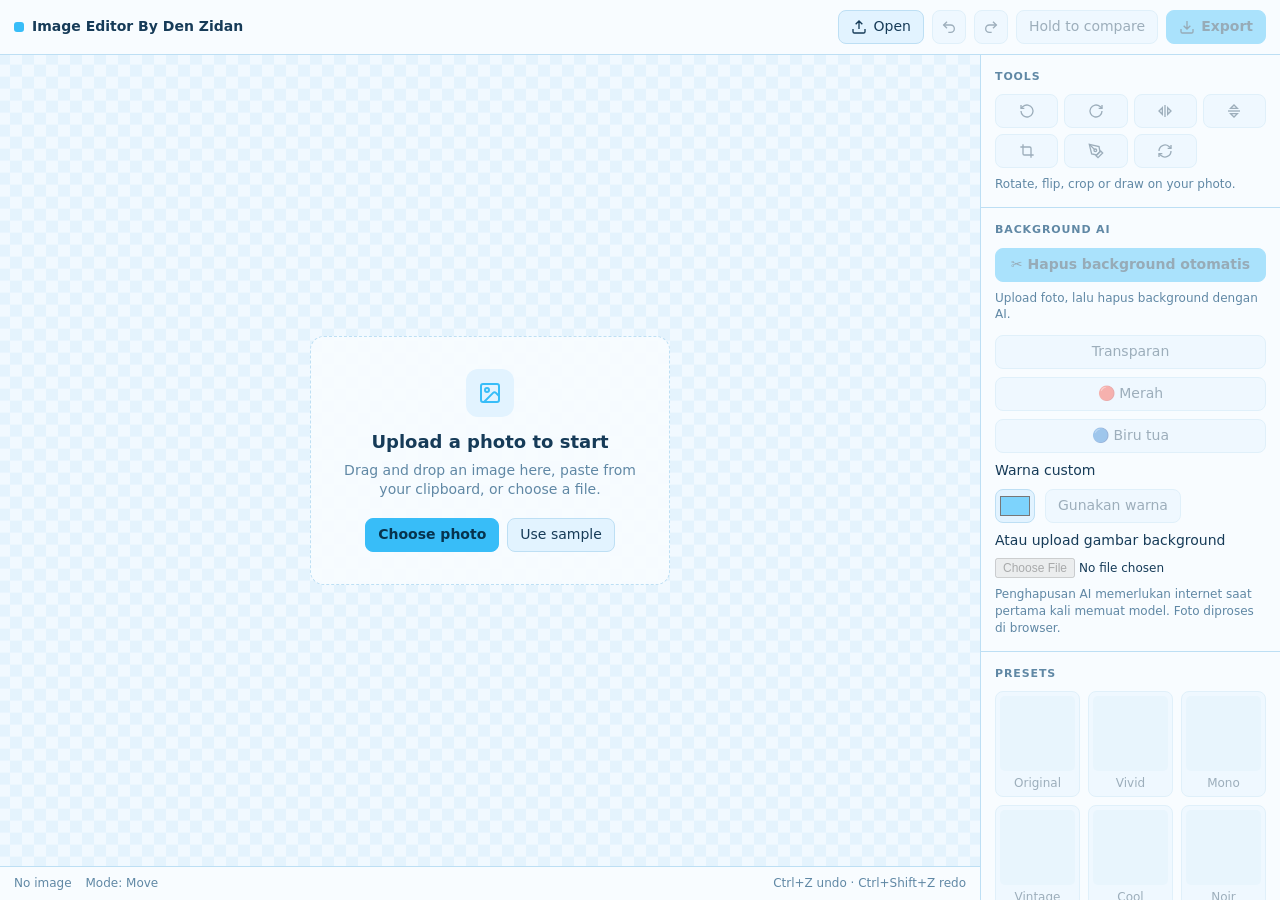
==== index.html @ 65797fcd "Update index.html" ====
<!doctype html>
<html lang="en">
<head>
<meta charset="utf-8" />
<meta name="viewport" content="width=device-width, initial-scale=1" />
<title>Image Editor By Den Zidans</title>
<link rel="icon" type="image/png" href="images/icon.png">
<style>
  :root {
    --bg: #eaf7ff;
    --panel: #f8fcff;
    --panel-2: #e2f3ff;
    --border: #bddff4;
    --text: #163b58;
    --muted: #6088a5;
    --accent: #38bdf8;
    --accent-ink: #07334d;
  }
  * { box-sizing: border-box; }
  html, body { margin: 0; height: 100%; }
  body {
    font-family: "Geist", system-ui, sans-serif;
    background: var(--bg);
    color: var(--text);
    font-size: 14px;
    line-height: 1.4;
  }
  button, input, select { font: inherit; color: inherit; }
  .app {
    display: grid;
    grid-template-rows: auto 1fr;
    min-height: 100vh;
  }
  header {
    display: flex;
    align-items: center;
    gap: 8px;
    padding: 10px 14px;
    border-bottom: 1px solid var(--border);
    background: var(--panel);
    flex-wrap: wrap;
  }
  .brand { font-weight: 600; margin-right: auto; display: flex; align-items: center; gap: 8px; }
  .brand-dot { width: 10px; height: 10px; border-radius: 3px; background: var(--accent); }
  .btn {
    display: inline-flex; align-items: center; justify-content: center; gap: 6px;
    height: 34px; padding: 0 12px;
    border-radius: 8px;
    border: 1px solid var(--border);
    background: var(--panel-2);
    cursor: pointer;
    white-space: nowrap;
    transition: background .15s, border-color .15s;
  }
  .btn:hover:not(:disabled) { background: #d2ecfc; }
  .btn:focus-visible, input:focus-visible { outline: 2px solid var(--accent); outline-offset: 2px; }
  .btn:disabled { opacity: .4; cursor: not-allowed; }
  .btn.primary { background: var(--accent); color: var(--accent-ink); border-color: var(--accent); font-weight: 600; }
  .btn.primary:hover:not(:disabled) { background: #7dd3fc; }
  .btn.icon { width: 34px; padding: 0; }
  .btn[aria-pressed="true"] { border-color: var(--accent); color: var(--accent); }
  .btn svg { width: 16px; height: 16px; }

  main {
    display: grid;
    grid-template-columns: 1fr;
    min-height: 0;
  }
  @media (min-width: 760px) {
    main { grid-template-columns: 1fr 300px; }
  }

  .stage-wrap { display: flex; flex-direction: column; min-height: 0; }
  .stage {
    position: relative;
    flex: 1;
    min-height: 360px;
    display: flex; align-items: center; justify-content: center;
    padding: 20px;
    background:
      repeating-conic-gradient(#e4f3fd 0% 25%, #f1f9ff 0% 50%) 50% / 24px 24px;
    overflow: hidden;
  }
  .stage.dragging::after {
    content: "Drop to open";
    position: absolute; inset: 12px;
    border: 2px dashed var(--accent);
    border-radius: 12px;
    display: flex; align-items: center; justify-content: center;
    background: rgba(226, 243, 255, .88);
    font-weight: 600; font-size: 16px;
  }
  #canvas {
    display: none;
    max-width: 100%;
    max-height: calc(100vh - 180px);
    box-shadow: 0 10px 40px rgba(35, 112, 165, .18);
    touch-action: none;
  }
  .has-image #canvas { display: block; }
  .has-image .empty { display: none; }
  .mode-draw #canvas, .mode-crop #canvas { cursor: crosshair; }

  .empty {
    text-align: center;
    max-width: 360px;
    padding: 32px 24px;
    border: 1px dashed var(--border);
    border-radius: 14px;
    background: rgba(248, 252, 255, .92);
  }
  .empty h2 { margin: 12px 0 6px; font-size: 18px; }
  .empty p { margin: 0 0 18px; color: var(--muted); }
  .empty .row { display: flex; gap: 8px; justify-content: center; flex-wrap: wrap; }
  .empty-icon {
    width: 48px; height: 48px; margin: 0 auto;
    border-radius: 12px; background: var(--panel-2);
    display: flex; align-items: center; justify-content: center; color: var(--accent);
  }

  .statusbar {
    display: flex; gap: 14px; align-items: center; flex-wrap: wrap;
    padding: 8px 14px;
    border-top: 1px solid var(--border);
    background: var(--panel);
    color: var(--muted);
    font-size: 12px;
  }
  .statusbar .spacer { flex: 1; }

  aside {
    border-left: 1px solid var(--border);
    background: var(--panel);
    overflow-y: auto;
    max-height: calc(100vh - 55px);
  }
  @media (max-width: 759px) {
    aside { border-left: 0; border-top: 1px solid var(--border); max-height: none; }
  }
  section { padding: 14px; border-bottom: 1px solid var(--border); }
  section h3 {
    margin: 0 0 10px;
    font-size: 11px; letter-spacing: .08em; text-transform: uppercase;
    color: var(--muted); font-weight: 600;
  }
  .tools { display: grid; grid-template-columns: repeat(4, 1fr); gap: 6px; }
  .tools .btn { width: 100%; padding: 0; }

  .slider { margin-bottom: 12px; }
  .slider:last-child { margin-bottom: 0; }
  .slider-head { display: flex; justify-content: space-between; margin-bottom: 4px; }
  .slider-head output { color: var(--muted); font-variant-numeric: tabular-nums; font-size: 12px; }
  input[type="range"] { width: 100%; accent-color: var(--accent); margin: 0; }

  .presets { display: grid; grid-template-columns: repeat(3, 1fr); gap: 8px; }
  .preset {
    border: 1px solid var(--border); border-radius: 8px; padding: 4px;
    background: var(--panel-2); cursor: pointer; text-align: center; font-size: 12px;
  }
  .preset:hover:not(:disabled) { border-color: #7cc8ef; }
  .preset:disabled { opacity: .4; cursor: not-allowed; }
  .preset canvas, .preset .ph {
    display: block; width: 100%; aspect-ratio: 1; border-radius: 5px; margin-bottom: 4px;
    background: #d2ecfc; object-fit: cover;
  }

  .brush-row { display: flex; gap: 10px; align-items: center; }
  input[type="color"] {
    width: 40px; height: 34px; padding: 2px; border-radius: 8px;
    border: 1px solid var(--border); background: var(--panel-2); cursor: pointer;
  }
  .hint { color: var(--muted); font-size: 12px; margin: 8px 0 0; }
  .crop-actions { display: none; gap: 6px; margin-top: 10px; }
  .mode-crop .crop-actions { display: flex; }
  .crop-actions .btn { flex: 1; }
  .panel-draw { display: none; }
  .mode-draw .panel-draw { display: block; }

  .bg-options { display:grid; gap:8px; margin-top:12px; }
  .bg-choice { width:100%; }
  .bg-choice[aria-pressed="true"] { border-color:var(--accent); box-shadow:0 0 0 1px var(--accent); }
  .sr-only { position: absolute; width: 1px; height: 1px; padding: 0; margin: -1px; overflow: hidden; clip: rect(0,0,0,0); border: 0; }
</style>
</head>
<body>
<div class="app" id="app">
  <header>
    <div class="brand"><span class="brand-dot" aria-hidden="true"></span>Image Editor By Den Zidan</div>
    <button class="btn" id="openBtn" type="button">
      <svg viewBox="0 0 24 24" fill="none" stroke="currentColor" stroke-width="2" aria-hidden="true"><path d="M21 15v4a2 2 0 0 1-2 2H5a2 2 0 0 1-2-2v-4M17 8l-5-5-5 5M12 3v12"/></svg>
      Open
    </button>
    <button class="btn icon" id="undoBtn" type="button" aria-label="Undo" title="Undo (Ctrl+Z)" disabled>
      <svg viewBox="0 0 24 24" fill="none" stroke="currentColor" stroke-width="2" aria-hidden="true"><path d="M9 14 4 9l5-5"/><path d="M4 9h10.5a5.5 5.5 0 0 1 0 11H11"/></svg>
    </button>
    <button class="btn icon" id="redoBtn" type="button" aria-label="Redo" title="Redo (Ctrl+Shift+Z)" disabled>
      <svg viewBox="0 0 24 24" fill="none" stroke="currentColor" stroke-width="2" aria-hidden="true"><path d="m15 14 5-5-5-5"/><path d="M20 9H9.5a5.5 5.5 0 0 0 0 11H13"/></svg>
    </button>
    <button class="btn" id="compareBtn" type="button" title="Hold to see the image without adjustments" disabled>Hold to compare</button>
    <button class="btn primary" id="downloadBtn" type="button" disabled>
      <svg viewBox="0 0 24 24" fill="none" stroke="currentColor" stroke-width="2" aria-hidden="true"><path d="M21 15v4a2 2 0 0 1-2 2H5a2 2 0 0 1-2-2v-4M7 10l5 5 5-5M12 15V3"/></svg>
      Export
    </button>
    <input type="file" id="fileInput" accept="image/*" class="sr-only" tabindex="-1" aria-hidden="true" />
  </header>

  <main>
    <div class="stage-wrap">
      <div class="stage" id="stage">
        <div class="empty">
          <div class="empty-icon" aria-hidden="true">
            <svg width="24" height="24" viewBox="0 0 24 24" fill="none" stroke="currentColor" stroke-width="2"><rect x="3" y="3" width="18" height="18" rx="2"/><circle cx="9" cy="9" r="2"/><path d="m21 15-3.1-3.1a2 2 0 0 0-2.8 0L6 21"/></svg>
          </div>
          <h2>Upload a photo to start</h2>
          <p>Drag and drop an image here, paste from your clipboard, or choose a file.</p>
          <div class="row">
            <button class="btn primary" id="emptyOpenBtn" type="button">Choose photo</button>
            <button class="btn" id="sampleBtn" type="button">Use sample</button>
          </div>
        </div>
        <canvas id="canvas" aria-label="Image being edited"></canvas>
      </div>
      <div class="statusbar" aria-live="polite">
        <span id="dims">No image</span>
        <span id="modeLabel">Mode: Move</span>
        <span class="spacer"></span>
        <span>Ctrl+Z undo · Ctrl+Shift+Z redo</span>
      </div>
    </div>

    <aside aria-label="Editing controls">
      <section>
        <h3>Tools</h3>
        <div class="tools">
          <button class="btn icon" data-action="rotL" type="button" aria-label="Rotate left" title="Rotate left" disabled>
            <svg viewBox="0 0 24 24" fill="none" stroke="currentColor" stroke-width="2" aria-hidden="true"><path d="M3 12a9 9 0 1 0 3-6.7L3 8"/><path d="M3 3v5h5"/></svg>
          </button>
          <button class="btn icon" data-action="rotR" type="button" aria-label="Rotate right" title="Rotate right" disabled>
            <svg viewBox="0 0 24 24" fill="none" stroke="currentColor" stroke-width="2" aria-hidden="true"><path d="M21 12a9 9 0 1 1-3-6.7L21 8"/><path d="M21 3v5h-5"/></svg>
          </button>
          <button class="btn icon" data-action="flipH" type="button" aria-label="Flip horizontal" title="Flip horizontal" disabled>
            <svg viewBox="0 0 24 24" fill="none" stroke="currentColor" stroke-width="2" aria-hidden="true"><path d="M12 3v18"/><path d="M8 7 3 12l5 5V7z"/><path d="m16 7 5 5-5 5V7z"/></svg>
          </button>
          <button class="btn icon" data-action="flipV" type="button" aria-label="Flip vertical" title="Flip vertical" disabled>
            <svg viewBox="0 0 24 24" fill="none" stroke="currentColor" stroke-width="2" aria-hidden="true"><path d="M3 12h18"/><path d="M7 8l5-5 5 5H7z"/><path d="m7 16 5 5 5-5H7z"/></svg>
          </button>
          <button class="btn icon" id="cropBtn" type="button" aria-label="Crop" title="Crop" aria-pressed="false" disabled>
            <svg viewBox="0 0 24 24" fill="none" stroke="currentColor" stroke-width="2" aria-hidden="true"><path d="M6 2v14a2 2 0 0 0 2 2h14"/><path d="M18 22V8a2 2 0 0 0-2-2H2"/></svg>
          </button>
          <button class="btn icon" id="drawBtn" type="button" aria-label="Draw" title="Draw" aria-pressed="false" disabled>
            <svg viewBox="0 0 24 24" fill="none" stroke="currentColor" stroke-width="2" aria-hidden="true"><path d="M12 19l7-7 3 3-7 7-3-3z"/><path d="M18 13l-1.5-7.5L2 2l3.5 14.5L13 18l5-5z"/><path d="M2 2l7.6 7.6"/><circle cx="11" cy="11" r="2"/></svg>
          </button>
          <button class="btn icon" id="resetBtn" type="button" aria-label="Reset all edits" title="Reset all edits" disabled>
            <svg viewBox="0 0 24 24" fill="none" stroke="currentColor" stroke-width="2" aria-hidden="true"><path d="M3 12a9 9 0 0 1 15-6.7L21 8"/><path d="M21 3v5h-5"/><path d="M21 12a9 9 0 0 1-15 6.7L3 16"/><path d="M3 21v-5h5"/></svg>
          </button>
        </div>
        <div class="crop-actions">
          <button class="btn" id="cropCancel" type="button">Cancel</button>
          <button class="btn primary" id="cropApply" type="button">Apply crop</button>
        </div>
        <p class="hint" id="toolHint">Rotate, flip, crop or draw on your photo.</p>
      </section>

      <section class="panel-draw">
        <h3>Brush</h3>
        <div class="brush-row">
          <label class="sr-only" for="brushColor">Brush color</label>
          <input type="color" id="brushColor" value="#38bdf8" />
          <div style="flex:1">
            <div class="slider-head"><label for="brushSize">Size</label><output id="brushSizeOut">12px</output></div>
            <input type="range" id="brushSize" min="1" max="80" value="12" />
          </div>
        </div>
      </section>

      <section>
        <h3>Background AI</h3>
        <button class="btn primary" id="removeBgBtn" type="button" disabled style="width:100%">✂ Hapus background otomatis</button>
        <p class="hint" id="bgStatus" role="status">Upload foto, lalu hapus background dengan AI.</p>
        <div class="bg-options" id="bgOptions">
          <button type="button" class="btn bg-choice" data-bg="transparent">Transparan</button>
          <button type="button" class="btn bg-choice" data-bg="red">🔴 Merah</button>
          <button type="button" class="btn bg-choice" data-bg="birutua">🔵 Biru tua</button>
          <label for="customBgColor">Warna custom</label>
          <div class="brush-row"><input type="color" id="customBgColor" value="#7dd3fc"><button type="button" class="btn" id="applyCustomBg">Gunakan warna</button></div>
          <label for="bgImageInput">Atau upload gambar background</label>
          <input type="file" id="bgImageInput" accept="image/*" style="width:100%;font-size:12px" />
        </div>
        <p class="hint">Penghapusan AI memerlukan internet saat pertama kali memuat model. Foto diproses di browser.</p>
      </section>

      <section>
        <h3>Presets</h3>
        <div class="presets" id="presets"></div>
      </section>

      <section>
        <h3>Adjust</h3>
        <div id="sliders"></div>
      </section>
    </aside>
  </main>
</div>

<script>
(() => {
  const MAX_SIDE = 4000;
  const HISTORY_LIMIT = 40;

  const app = document.getElementById('app');
  const stage = document.getElementById('stage');
  const canvas = document.getElementById('canvas');
  const ctx = canvas.getContext('2d');
  const fileInput = document.getElementById('fileInput');
  const dims = document.getElementById('dims');
  const modeLabel = document.getElementById('modeLabel');
  const toolHint = document.getElementById('toolHint');
  const undoBtn = document.getElementById('undoBtn');
  const redoBtn = document.getElementById('redoBtn');
  const compareBtn = document.getElementById('compareBtn');
  const downloadBtn = document.getElementById('downloadBtn');
  const cropBtn = document.getElementById('cropBtn');
  const drawBtn = document.getElementById('drawBtn');
  const resetBtn = document.getElementById('resetBtn');
  const brushColor = document.getElementById('brushColor');
  const brushSize = document.getElementById('brushSize');
  const brushSizeOut = document.getElementById('brushSizeOut');

  const removeBgBtn = document.getElementById('removeBgBtn');
  const bgStatus = document.getElementById('bgStatus');
  let bgType = 'transparent', bgCustom = '#7dd3fc', bgImage = null, removingBg = false;
  let imageGeneration = 0;
  const base = document.createElement('canvas');
  const bctx = base.getContext('2d');

  const SLIDERS = [
    { key: 'brightness', label: 'Brightness', min: 0, max: 200, def: 100, unit: '%' },
    { key: 'contrast', label: 'Contrast', min: 0, max: 200, def: 100, unit: '%' },
    { key: 'saturate', label: 'Saturation', min: 0, max: 200, def: 100, unit: '%' },
    { key: 'hue', label: 'Hue', min: -180, max: 180, def: 0, unit: '°' },
    { key: 'blur', label: 'Blur', min: 0, max: 20, def: 0, unit: 'px' },
    { key: 'grayscale', label: 'Grayscale', min: 0, max: 100, def: 0, unit: '%' },
    { key: 'sepia', label: 'Sepia', min: 0, max: 100, def: 0, unit: '%' },
    { key: 'invert', label: 'Invert', min: 0, max: 100, def: 0, unit: '%' },
  ];
  const DEFAULTS = Object.fromEntries(SLIDERS.map(s => [s.key, s.def]));

  const PRESETS = [
    { name: 'Original', f: {} },
    { name: 'Vivid', f: { contrast: 115, saturate: 150, brightness: 105 } },
    { name: 'Mono', f: { grayscale: 100, contrast: 120 } },
    { name: 'Vintage', f: { sepia: 55, contrast: 90, brightness: 108, saturate: 80 } },
    { name: 'Cool', f: { hue: -15, saturate: 110, brightness: 102, contrast: 105 } },
    { name: 'Noir', f: { grayscale: 100, contrast: 160, brightness: 85 } },
  ];

  let filters = { ...DEFAULTS };
  let hasImage = false;
  let mode = 'move';
  let comparing = false;
  let history = [];
  let hIndex = -1;
  let fileName = 'image';

  let drawing = false;
  let lastPt = null;
  let cropRect = null;
  let cropStart = null;

  const sliderEls = {};
  const slidersRoot = document.getElementById('sliders');
  SLIDERS.forEach(s => {
    const wrap = document.createElement('div');
    wrap.className = 'slider';
    const id = 'sl-' + s.key;
    wrap.innerHTML =
      `<div class="slider-head"><label for="${id}">${s.label}</label><output id="${id}-out"></output></div>` +
      `<input type="range" id="${id}" min="${s.min}" max="${s.max}" value="${s.def}" disabled />`;
    slidersRoot.appendChild(wrap);
    const input = wrap.querySelector('input');
    const out = wrap.querySelector('output');
    sliderEls[s.key] = { input, out, s };
    input.addEventListener('input', () => {
      filters[s.key] = Number(input.value);
      out.textContent = input.value + s.unit;
      render();
    });
    input.addEventListener('change', commit);
    input.addEventListener('dblclick', () => {
      filters[s.key] = s.def;
      syncSliders();
      render();
      commit();
    });
  });

  const presetsRoot = document.getElementById('presets');
  const presetThumbs = PRESETS.map(p => {
    const btn = document.createElement('button');
    btn.type = 'button';
    btn.className = 'preset';
    btn.disabled = true;
    const thumb = document.createElement('canvas');
    thumb.width = thumb.height = 96;
    thumb.setAttribute('aria-hidden', 'true');
    btn.appendChild(thumb);
    btn.appendChild(document.createTextNode(p.name));
    btn.addEventListener('click', () => {
      filters = { ...DEFAULTS, ...p.f };
      syncSliders();
      render();
      commit();
    });
    presetsRoot.appendChild(btn);
    return { btn, thumb, p };
  });

  function filterString(f, blurScale = 1) {
    return `brightness(${f.brightness}%) contrast(${f.contrast}%) saturate(${f.saturate}%) ` +
      `hue-rotate(${f.hue}deg) blur(${(f.blur * blurScale).toFixed(2)}px) grayscale(${f.grayscale}%) ` +
      `sepia(${f.sepia}%) invert(${f.invert}%)`;
  }

  function blurScaleFor(width) {
    return Math.max(1, width / 1000);
  }

  function syncSliders() {
    SLIDERS.forEach(s => {
      const { input, out } = sliderEls[s.key];
      input.value = filters[s.key];
      out.textContent = filters[s.key] + s.unit;
    });
  }
  syncSliders();

  let rafPending = false;
  function render() {
    if (!hasImage || rafPending) return;
    rafPending = true;
    requestAnimationFrame(() => {
      rafPending = false;
      draw();
    });
  }

  function paintBackground(target, w, h) {
    if (bgType === 'transparent') return;
    target.save();
    if (bgType === 'image' && bgImage) {
      const scale = Math.max(w / bgImage.width, h / bgImage.height);
      const dw = bgImage.width * scale, dh = bgImage.height * scale;
      target.drawImage(bgImage, (w-dw)/2, (h-dh)/2, dw, dh);
    } else {
      target.fillStyle = bgType === 'red' ? '#e53935' : bgType === 'birutua' ? '#0033CC' : bgCustom;
      target.fillRect(0, 0, w, h);
    }
    target.restore();
  }

  function syncBackground() {
    document.querySelectorAll('[data-bg]').forEach(btn => btn.setAttribute('aria-pressed', String(btn.dataset.bg === bgType)));
  }
  function setBackground(type) {
    if (!hasImage) return;
    bgType = type;
    syncBackground();
    commit();
    draw();
  }

  function draw() {
    if (canvas.width !== base.width || canvas.height !== base.height) {
      canvas.width = base.width;
      canvas.height = base.height;
    }
    ctx.clearRect(0, 0, canvas.width, canvas.height);
    paintBackground(ctx, canvas.width, canvas.height);
    ctx.filter = comparing ? 'none' : filterString(filters, blurScaleFor(base.width));
    ctx.drawImage(base, 0, 0);
    ctx.filter = 'none';

    if (mode === 'crop' && cropRect && cropRect.w > 0 && cropRect.h > 0) {
      const { x, y, w, h } = cropRect;
      ctx.save();
      ctx.fillStyle = 'rgba(0,0,0,0.55)';
      ctx.beginPath();
      ctx.rect(0, 0, canvas.width, canvas.height);
      ctx.rect(x, y, w, h);
      ctx.fill('evenodd');
      const lw = Math.max(1, displayScale() * 1.5);
      ctx.strokeStyle = '#38bdf8';
      ctx.lineWidth = lw * 1.5;
      ctx.strokeRect(x, y, w, h);
      ctx.strokeStyle = 'rgba(255,255,255,0.45)';
      ctx.lineWidth = lw * 0.7;
      ctx.beginPath();
      for (let i = 1; i < 3; i++) {
        ctx.moveTo(x + (w * i) / 3, y); ctx.lineTo(x + (w * i) / 3, y + h);
        ctx.moveTo(x, y + (h * i) / 3); ctx.lineTo(x + w, y + (h * i) / 3);
      }
      ctx.stroke();
      ctx.restore();
    }
  }

  function updateThumbs() {
    const size = 96;
    const s = Math.max(size / base.width, size / base.height);
    const w = base.width * s, h = base.height * s;
    presetThumbs.forEach(({ thumb, p, btn }) => {
      const tctx = thumb.getContext('2d');
      tctx.clearRect(0, 0, size, size);
      tctx.filter = filterString({ ...DEFAULTS, ...p.f }, 0.1);
      tctx.drawImage(base, (size - w) / 2, (size - h) / 2, w, h);
      tctx.filter = 'none';
      btn.disabled = !hasImage;
    });
  }

  function displayScale() {
    const r = canvas.getBoundingClientRect();
    return r.width ? base.width / r.width : 1;
  }

  function toImagePoint(e) {
    const r = canvas.getBoundingClientRect();
    return {
      x: Math.min(base.width, Math.max(0, (e.clientX - r.left) * (base.width / r.width))),
      y: Math.min(base.height, Math.max(0, (e.clientY - r.top) * (base.height / r.height))),
    };
  }

  function cloneCanvas(src) {
    const c = document.createElement('canvas');
    c.width = src.width;
    c.height = src.height;
    c.getContext('2d').drawImage(src, 0, 0);
    return c;
  }

  function commit() {
    if (!hasImage) return;
    history = history.slice(0, hIndex + 1);
    history.push({ c: cloneCanvas(base), f: { ...filters }, bgType, bgCustom, bgImage });
    if (history.length > HISTORY_LIMIT) history.shift();
    hIndex = history.length - 1;
    updateUI();
  }

  function restore(i) {
    const snap = history[i];
    if (!snap) return;
    hIndex = i;
    replaceBase(snap.c);
    filters = { ...snap.f };
    bgType = snap.bgType || 'transparent'; bgCustom = snap.bgCustom || '#7dd3fc'; bgImage = snap.bgImage || null;
    syncBackground();
    syncSliders();
    updateThumbs();
    updateUI();
    draw();
  }

  function replaceBase(src) {
    base.width = src.width;
    base.height = src.height;
    bctx.drawImage(src, 0, 0);
  }

  function updateUI() {
    app.classList.toggle('has-image', hasImage);
    app.classList.toggle('mode-draw', mode === 'draw');
    app.classList.toggle('mode-crop', mode === 'crop');
    undoBtn.disabled = !hasImage || hIndex <= 0;
    redoBtn.disabled = !hasImage || hIndex >= history.length - 1;
    [compareBtn, downloadBtn, cropBtn, drawBtn, resetBtn].forEach(b => (b.disabled = !hasImage));
    document.querySelectorAll('[data-action]').forEach(b => (b.disabled = !hasImage));
    Object.values(sliderEls).forEach(({ input }) => (input.disabled = !hasImage));
    removeBgBtn.disabled = !hasImage || removingBg;
    document.querySelectorAll('.bg-options button, .bg-options input').forEach(el => el.disabled = !hasImage || removingBg);
    cropBtn.setAttribute('aria-pressed', String(mode === 'crop'));
    drawBtn.setAttribute('aria-pressed', String(mode === 'draw'));
    dims.textContent = hasImage ? `${base.width} × ${base.height}px` : 'No image';
    modeLabel.textContent = 'Mode: ' + (mode === 'draw' ? 'Draw' : mode === 'crop' ? 'Crop' : 'Move');
    toolHint.textContent =
      mode === 'crop' ? 'Drag on the image to select the area to keep.' :
      mode === 'draw' ? 'Draw directly on the photo. Strokes are added to history.' :
      'Rotate, flip, crop or draw on your photo.';
  }

  function setMode(next) {
    mode = mode === next ? 'move' : next;
    cropRect = null;
    updateUI();
    render();
  }

  function loadImageSource(img, name) {
    imageGeneration++; bgType = 'transparent'; bgImage = null; syncBackground(); bgStatus.textContent = 'Siap menghapus background.';
    let w = img.naturalWidth || img.width;
    let h = img.naturalHeight || img.height;
    const s = Math.min(1, MAX_SIDE / Math.max(w, h));
    w = Math.round(w * s);
    h = Math.round(h * s);
    base.width = w;
    base.height = h;
    bctx.drawImage(img, 0, 0, w, h);
    fileName = (name || 'image').replace(/\.[^.]+$/, '');
    hasImage = true;
    mode = 'move';
    cropRect = null;
    filters = { ...DEFAULTS };
    syncSliders();
    history = [];
    hIndex = -1;
    commit();
    updateThumbs();
    draw();
  }

  function loadFile(file) {
    if (!file || !file.type.startsWith('image/')) return;
    const url = URL.createObjectURL(file);
    const img = new Image();
    img.onload = () => {
      loadImageSource(img, file.name);
      URL.revokeObjectURL(url);
    };
    img.onerror = () => {
      URL.revokeObjectURL(url);
      alert('That file could not be opened as an image.');
    };
    img.src = url;
  }

  function makeSample() {
    const c = document.createElement('canvas');
    c.width = 1200; c.height = 800;
    const g = c.getContext('2d');
    const sky = g.createLinearGradient(0, 0, 0, 560);
    sky.addColorStop(0, '#1e3a8a');
    sky.addColorStop(0.55, '#f472b6');
    sky.addColorStop(1, '#fdba74');
    g.fillStyle = sky;
    g.fillRect(0, 0, 1200, 800);
    const sun = g.createRadialGradient(820, 420, 10, 820, 420, 160);
    sun.addColorStop(0, '#fff7ed');
    sun.addColorStop(0.4, '#fde68a');
    sun.addColorStop(1, 'rgba(253,230,138,0)');
    g.fillStyle = sun;
    g.beginPath(); g.arc(820, 420, 160, 0, Math.PI * 2); g.fill();
    const layers = [
      { color: '#7c3aed', base: 520, amp: 120, seed: 1 },
      { color: '#4c1d95', base: 600, amp: 90, seed: 2 },
      { color: '#1e1b4b', base: 680, amp: 60, seed: 3 },
    ];
    layers.forEach(({ color, base: by, amp, seed }) => {
      g.fillStyle = color;
      g.beginPath();
      g.moveTo(0, 800);
      for (let x = 0; x <= 1200; x += 20) {
        const y = by - Math.abs(Math.sin(x * 0.004 * seed + seed) * amp) - Math.sin(x * 0.02 + seed) * 12;
        g.lineTo(x, y);
      }
      g.lineTo(1200, 800);
      g.closePath();
      g.fill();
    });
    g.fillStyle = 'rgba(255,255,255,0.85)';
    for (let i = 0; i < 60; i++) {
      const x = (i * 197) % 1200, y = (i * 83) % 260;
      g.fillRect(x, y, 2, 2);
    }
    loadImageSource(c, 'sample');
  }

  function rotate(dir) {
    const src = cloneCanvas(base);
    base.width = src.height;
    base.height = src.width;
    bctx.save();
    bctx.translate(base.width / 2, base.height / 2);
    bctx.rotate((dir * Math.PI) / 2);
    bctx.drawImage(src, -src.width / 2, -src.height / 2);
    bctx.restore();
    afterTransform();
  }

  function flip(horizontal) {
    const src = cloneCanvas(base);
    bctx.clearRect(0, 0, base.width, base.height);
    bctx.save();
    if (horizontal) { bctx.translate(base.width, 0); bctx.scale(-1, 1); }
    else { bctx.translate(0, base.height); bctx.scale(1, -1); }
    bctx.drawImage(src, 0, 0);
    bctx.restore();
    afterTransform();
  }

  function afterTransform() {
    cropRect = null;
    commit();
    updateThumbs();
    draw();
  }

  function applyCrop() {
    if (!cropRect || cropRect.w < 4 || cropRect.h < 4) return;
    const { x, y, w, h } = cropRect;
    const src = cloneCanvas(base);
    base.width = Math.round(w);
    base.height = Math.round(h);
    bctx.drawImage(src, Math.round(x), Math.round(y), base.width, base.height, 0, 0, base.width, base.height);
    mode = 'move';
    afterTransform();
    updateUI();
  }

  function exportImage() {
    const out = document.createElement('canvas');
    out.width = base.width;
    out.height = base.height;
    const o = out.getContext('2d');
    paintBackground(o, out.width, out.height);
    o.filter = filterString(filters, blurScaleFor(base.width));
    o.drawImage(base, 0, 0);
    out.toBlob(blob => {
      if (!blob) return;
      const a = document.createElement('a');
      a.href = URL.createObjectURL(blob);
      a.download = `${fileName}-edited.png`;
      document.body.appendChild(a);
      a.click();
      a.remove();
      setTimeout(() => URL.revokeObjectURL(a.href), 1000);
    }, 'image/png');
  }

  document.querySelectorAll('[data-bg]').forEach(btn => btn.addEventListener('click', () => setBackground(btn.dataset.bg)));
  document.getElementById('applyCustomBg').addEventListener('click', () => {
    bgCustom = document.getElementById('customBgColor').value;
    setBackground('custom');
  });
  document.getElementById('bgImageInput').addEventListener('change', e => {
    const file = e.target.files[0];
    if (!file || !file.type.startsWith('image/')) return;
    const url = URL.createObjectURL(file);
    const img = new Image();
    img.onload = () => { bgImage = img; setBackground('image'); URL.revokeObjectURL(url); };
    img.onerror = () => { bgStatus.textContent = 'Gagal membaca gambar background.'; URL.revokeObjectURL(url); };
    img.src = url;
    e.target.value = '';
  });
  removeBgBtn.addEventListener('click', async () => {
    if (!hasImage || removingBg) return;
    removingBg = true;
    const generation = imageGeneration;
    bgStatus.textContent = 'Memuat model AI dan memproses foto…';
    updateUI();
    try {
      const { removeBackground } = await import('https://cdn.jsdelivr.net/npm/@imgly/background-removal@1.7.0/+esm');
      const source = await new Promise((resolve, reject) => base.toBlob(b => b ? resolve(b) : reject(new Error('Gagal membaca foto')), 'image/png'));
      const result = await removeBackground(source, { progress: (key, current, total) => {
        if (generation === imageGeneration && total) bgStatus.textContent = `AI: ${Math.round(current / total * 100)}% (${key})`;
      }});
      if (generation !== imageGeneration) return;
      const bitmap = await createImageBitmap(result);
      if (generation !== imageGeneration) { bitmap.close(); return; }
      base.width = bitmap.width; base.height = bitmap.height;
      bctx.clearRect(0, 0, base.width, base.height);
      bctx.drawImage(bitmap, 0, 0);
      bitmap.close();
      bgStatus.textContent = 'Background berhasil dihapus. Pilih warna atau gambar pengganti.';
      commit(); updateThumbs(); draw();
    } catch (err) {
      console.error('Background removal failed:', err);
      bgStatus.textContent = 'Gagal menghapus background. Periksa koneksi internet dan coba lagi.';
    } finally { removingBg = false; updateUI(); }
  });

  canvas.addEventListener('pointerdown', e => {
    if (!hasImage || mode === 'move') return;
    canvas.setPointerCapture(e.pointerId);
    const p = toImagePoint(e);
    if (mode === 'draw') {
      drawing = true;
      lastPt = p;
      bctx.save();
      bctx.fillStyle = brushColor.value;
      bctx.beginPath();
      bctx.arc(p.x, p.y, (brushSize.value * displayScale()) / 2, 0, Math.PI * 2);
      bctx.fill();
      bctx.restore();
      render();
    } else if (mode === 'crop') {
      cropStart = p;
      cropRect = { x: p.x, y: p.y, w: 0, h: 0 };
    }
  });

  canvas.addEventListener('pointermove', e => {
    if (mode === 'draw' && drawing) {
      const p = toImagePoint(e);
      bctx.save();
      bctx.strokeStyle = brushColor.value;
      bctx.lineWidth = brushSize.value * displayScale();
      bctx.lineCap = 'round';
      bctx.lineJoin = 'round';
      bctx.beginPath();
      bctx.moveTo(lastPt.x, lastPt.y);
      bctx.lineTo(p.x, p.y);
      bctx.stroke();
      bctx.restore();
      lastPt = p;
      render();
    } else if (mode === 'crop' && cropStart) {
      const p = toImagePoint(e);
      cropRect = {
        x: Math.min(cropStart.x, p.x),
        y: Math.min(cropStart.y, p.y),
        w: Math.abs(p.x - cropStart.x),
        h: Math.abs(p.y - cropStart.y),
      };
      render();
    }
  });

  function endPointer() {
    if (drawing) {
      drawing = false;
      lastPt = null;
      commit();
      updateThumbs();
    }
    cropStart = null;
  }
  canvas.addEventListener('pointerup', endPointer);
  canvas.addEventListener('pointercancel', endPointer);

  document.getElementById('openBtn').addEventListener('click', () => fileInput.click());
  document.getElementById('emptyOpenBtn').addEventListener('click', () => fileInput.click());
  document.getElementById('sampleBtn').addEventListener('click', makeSample);
  fileInput.addEventListener('change', () => {
    loadFile(fileInput.files[0]);
    fileInput.value = '';
  });

  undoBtn.addEventListener('click', () => hIndex > 0 && restore(hIndex - 1));
  redoBtn.addEventListener('click', () => hIndex < history.length - 1 && restore(hIndex + 1));
  downloadBtn.addEventListener('click', exportImage);
  cropBtn.addEventListener('click', () => setMode('crop'));
  drawBtn.addEventListener('click', () => setMode('draw'));
  document.getElementById('cropApply').addEventListener('click', applyCrop);
  document.getElementById('cropCancel').addEventListener('click', () => setMode('crop'));
  resetBtn.addEventListener('click', () => {
    if (history.length) {
      const first = history[0];
      replaceBase(first.c);
      filters = { ...DEFAULTS };
      bgType = 'transparent'; bgImage = null; syncBackground();
      syncSliders();
      mode = 'move';
      cropRect = null;
      commit();
      updateThumbs();
      draw();
    }
  });

  document.querySelectorAll('[data-action]').forEach(btn => {
    btn.addEventListener('click', () => {
      const a = btn.dataset.action;
      if (a === 'rotL') rotate(-1);
      if (a === 'rotR') rotate(1);
      if (a === 'flipH') flip(true);
      if (a === 'flipV') flip(false);
    });
  });

  const startCompare = () => { if (hasImage) { comparing = true; render(); } };
  const endCompare = () => { if (comparing) { comparing = false; render(); } };
  compareBtn.addEventListener('pointerdown', startCompare);
  compareBtn.addEventListener('pointerup', endCompare);
  compareBtn.addEventListener('pointerleave', endCompare);
  compareBtn.addEventListener('keydown', e => { if (e.key === ' ' || e.key === 'Enter') { e.preventDefault(); startCompare(); } });
  compareBtn.addEventListener('keyup', endCompare);

  brushSize.addEventListener('input', () => (brushSizeOut.textContent = brushSize.value + 'px'));

  ['dragenter', 'dragover'].forEach(ev =>
    stage.addEventListener(ev, e => { e.preventDefault(); stage.classList.add('dragging'); })
  );
  ['dragleave', 'drop'].forEach(ev =>
    stage.addEventListener(ev, e => {
      e.preventDefault();
      if (ev === 'dragleave' && stage.contains(e.relatedTarget)) return;
      stage.classList.remove('dragging');
    })
  );
  stage.addEventListener('drop', e => loadFile(e.dataTransfer.files[0]));

  window.addEventListener('paste', e => {
    const item = [...(e.clipboardData?.items || [])].find(i => i.type.startsWith('image/'));
    if (item) loadFile(item.getAsFile());
  });

  window.addEventListener('keydown', e => {
    if (e.target.matches('input')) return;
    const mod = e.metaKey || e.ctrlKey;
    if (mod && e.key.toLowerCase() === 'z') {
      e.preventDefault();
      if (e.shiftKey) redoBtn.click(); else undoBtn.click();
    } else if (mod && e.key.toLowerCase() === 'y') {
      e.preventDefault();
      redoBtn.click();
    } else if (e.key === 'Escape' && mode !== 'move') {
      setMode(mode);
    } else if (e.key === 'Enter' && mode === 'crop') {
      applyCrop();
    }
  });

  updateUI();
})();
</script>
</body>
</html>
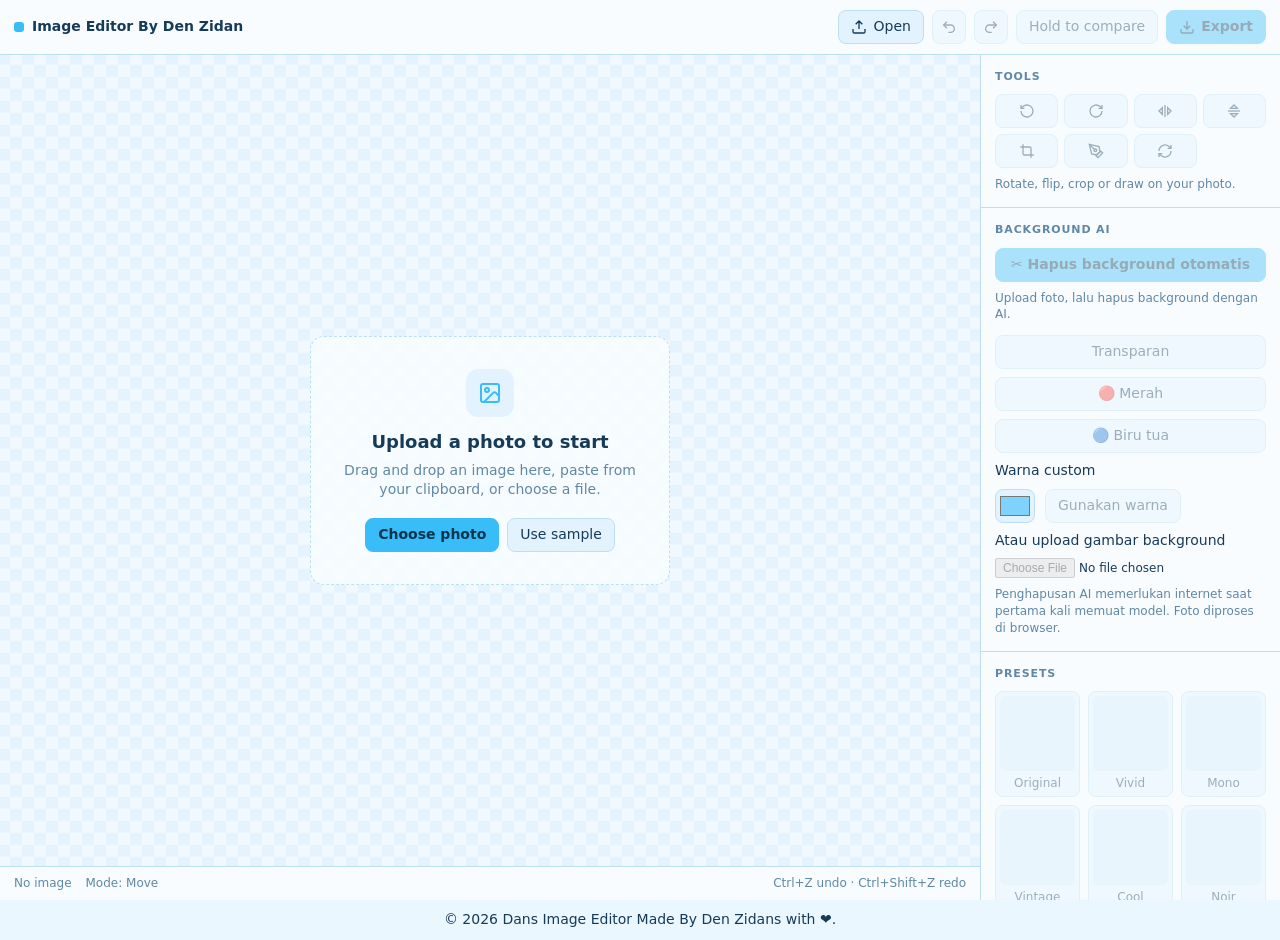
==== commit 399cb272: "Update index.html" ====
--- a/index.html
+++ b/index.html
@@ -4,7 +4,7 @@
 <meta charset="utf-8" />
 <meta name="viewport" content="width=device-width, initial-scale=1" />
 <title>Image Editor By Den Zidans</title>
-<link rel="icon" type="image/png" href="images/icon.png">
+<link rel="icon" type="image/png" href="image/icon.png">
 <style>
   :root {
     --bg: #eaf7ff;
@@ -301,7 +301,9 @@
     </aside>
   </main>
 </div>
-
+<div style="text-align: center; padding: 10px;">
+  &copy; 2026 Dans Image Editor Made By Den Zidans with ❤️.
+</div>
 <script>
 (() => {
   const MAX_SIDE = 4000;
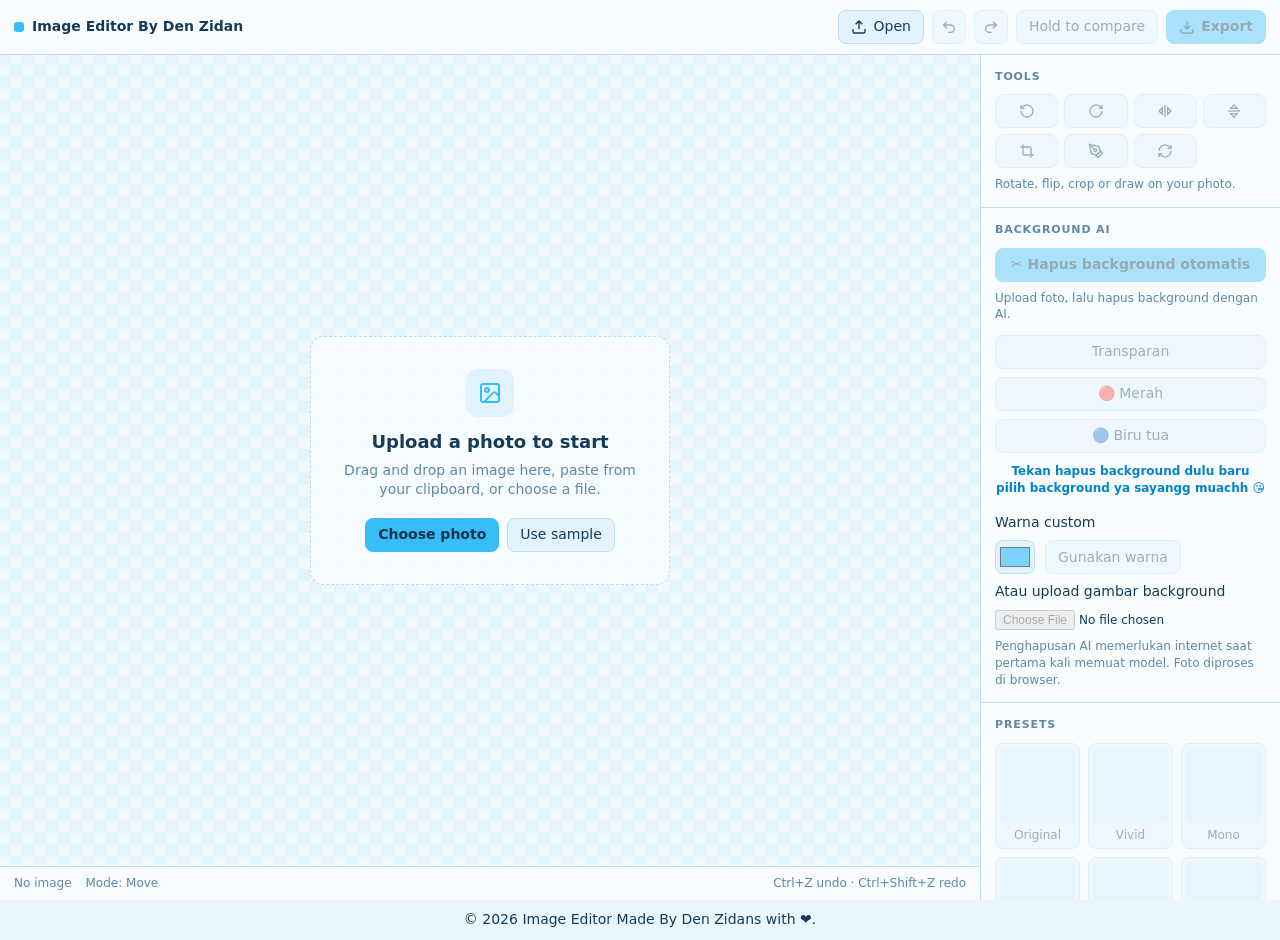
==== commit 01d94da9: "Update index.html" ====
--- a/index.html
+++ b/index.html
@@ -281,6 +281,7 @@
           <button type="button" class="btn bg-choice" data-bg="transparent">Transparan</button>
           <button type="button" class="btn bg-choice" data-bg="red">🔴 Merah</button>
           <button type="button" class="btn bg-choice" data-bg="birutua">🔵 Biru tua</button>
+          <p class="hint" style="text-align:center;color:#0284c7;font-weight:600;margin:2px 0 8px">Tekan hapus background dulu baru pilih background ya sayangg muachh 😘</p>
           <label for="customBgColor">Warna custom</label>
           <div class="brush-row"><input type="color" id="customBgColor" value="#7dd3fc"><button type="button" class="btn" id="applyCustomBg">Gunakan warna</button></div>
           <label for="bgImageInput">Atau upload gambar background</label>
@@ -302,7 +303,7 @@
   </main>
 </div>
 <div style="text-align: center; padding: 10px;">
-  &copy; 2026 Dans Image Editor Made By Den Zidans with ❤️.
+  &copy; 2026 Image Editor Made By Den Zidans with ❤️.
 </div>
 <script>
 (() => {
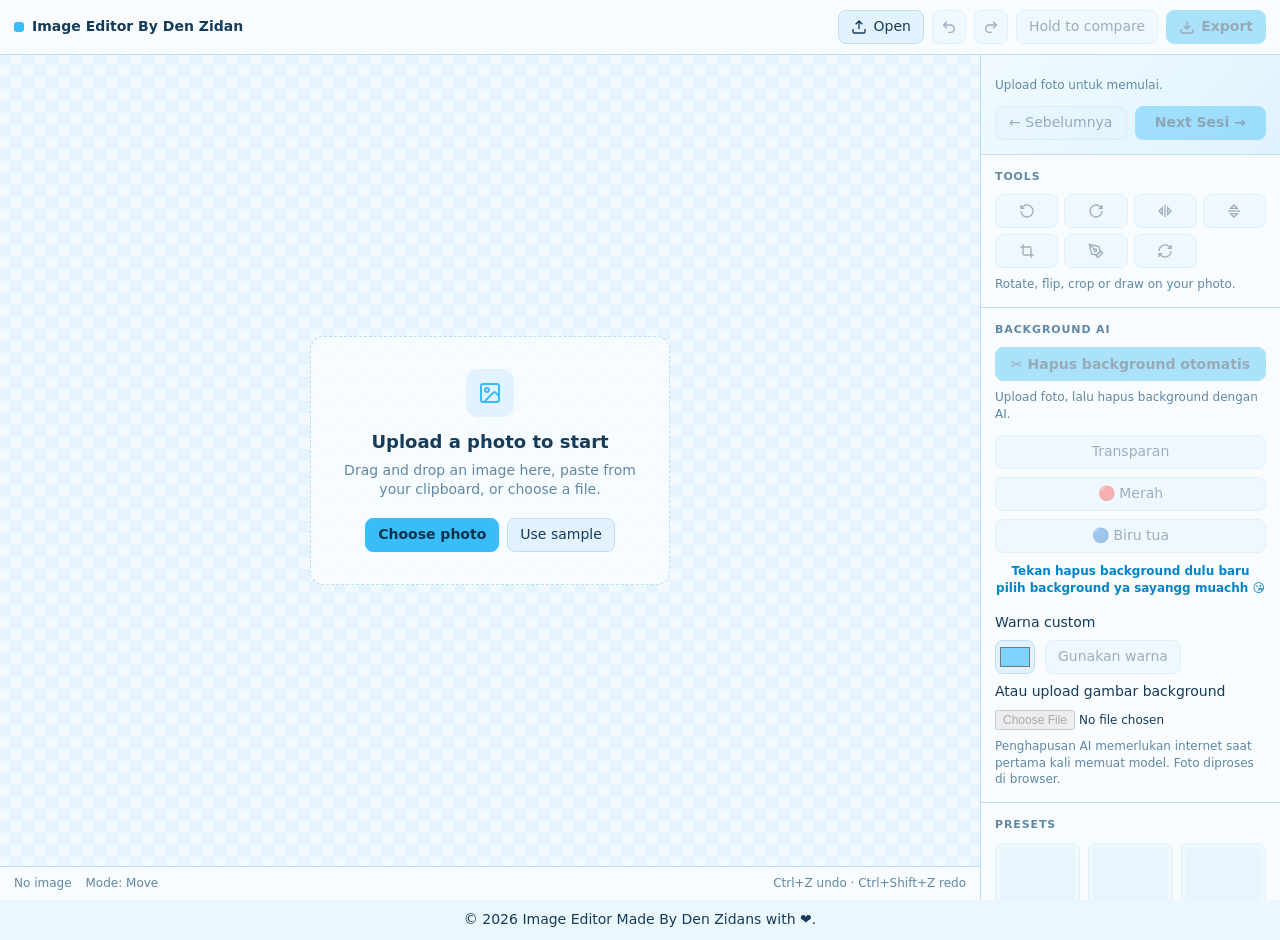
==== commit 4baaf2dd: "Update index.html" ====
--- a/index.html
+++ b/index.html
@@ -179,6 +179,12 @@
   .bg-options { display:grid; gap:8px; margin-top:12px; }
   .bg-choice { width:100%; }
   .bg-choice[aria-pressed="true"] { border-color:var(--accent); box-shadow:0 0 0 1px var(--accent); }
+  .session-panel { background:linear-gradient(135deg,#f0faff,#dff3ff); border-bottom:1px solid var(--border); }
+  .session-steps { display:flex; flex-wrap:wrap; gap:6px; margin:10px 0; }
+  .session-step { font-size:11px; padding:6px 8px; border-radius:20px; background:#fff; border:1px solid var(--border); color:var(--muted); }
+  .session-step.active { background:#38bdf8; color:#07334d; border-color:#38bdf8; font-weight:700; }
+  .session-actions { display:flex; gap:8px; }
+  .session-actions .btn { flex:1; }
   .sr-only { position: absolute; width: 1px; height: 1px; padding: 0; margin: -1px; overflow: hidden; clip: rect(0,0,0,0); border: 0; }
 </style>
 </head>
@@ -229,6 +235,13 @@
     </div>
 
     <aside aria-label="Editing controls">
+      <section class="session-panel" id="sessionPanel">
+        <p class="hint" id="sessionHint" role="status">Mulai dengan upload foto, ya sayangg 💙</p>
+        <div class="session-actions" style="margin-top:12px">
+          <button class="btn" id="prevSessionBtn" type="button" disabled>← Sebelumnya</button>
+          <button class="btn primary" id="nextSessionBtn" type="button">Next Sesi →</button>
+        </div>
+      </section>
       <section>
         <h3>Tools</h3>
         <div class="tools">
@@ -331,6 +344,43 @@
 
   const removeBgBtn = document.getElementById('removeBgBtn');
   const bgStatus = document.getElementById('bgStatus');
+  const nextSessionBtn = document.getElementById('nextSessionBtn');
+  const prevSessionBtn = document.getElementById('prevSessionBtn');
+  const sessionHint = document.getElementById('sessionHint');
+  let session = 0;
+  let backgroundRemoved = false;
+  let backgroundSelected = false;
+  let exported = false;
+  const sessionNames = ['Upload foto', 'Hapus background AI', 'Pilih background', 'Export foto'];
+  function setSession(next) {
+    session = Math.max(0, Math.min(3, next));
+    document.querySelectorAll('[data-session]').forEach(el => el.classList.toggle('active', Number(el.dataset.session) === session));
+    prevSessionBtn.disabled = session === 0 || removingBg;
+    nextSessionBtn.disabled = !hasImage || removingBg;
+    nextSessionBtn.textContent = session === 3 ? (exported ? 'Foto Berikutnya →' : 'Export Foto →') : 'Next Sesi →';
+    sessionHint.textContent = session === 0 ? 'Upload foto untuk memulai.' :
+      session === 1 ? (backgroundRemoved ? 'Background sudah dihapus. Lanjut pilih background.' : 'Klik Hapus background otomatis untuk melanjutkan.') :
+      session === 2 ? (backgroundSelected ? 'Background sudah dipilih. Lanjut ke Export.' : 'Pilih background merah, biru tua, transparan, atau custom.') :
+      (exported ? 'Foto berhasil diekspor. Klik Foto Berikutnya untuk mulai lagi.' : 'Periksa hasil foto, lalu klik Export Foto.');
+  }
+  function goToControl(el) {
+    el.scrollIntoView({behavior:'smooth',block:'center'});
+    if (el.focus) el.focus({preventScroll:true});
+  }
+  nextSessionBtn.addEventListener('click', () => {
+    if (removingBg || !hasImage) return;
+    if (session === 0) {
+      setSession(1); goToControl(removeBgBtn);
+    } else if (session === 1) {
+      if (!backgroundRemoved) { goToControl(removeBgBtn); bgStatus.textContent = 'Hapus background dulu sebelum lanjut, ya sayangg 💙'; return; }
+      setSession(2); goToControl(document.getElementById('bgOptions'));
+    } else if (session === 2) {
+      if (!backgroundSelected) { goToControl(document.getElementById('bgOptions')); sessionHint.textContent = 'Pilih salah satu background dulu, ya sayangg 💙'; return; }
+      setSession(3); goToControl(downloadBtn);
+    } else if (!exported) { exportImage(); }
+    else { setSession(0); fileInput.click(); }
+  });
+  prevSessionBtn.addEventListener('click', () => { if (!removingBg) setSession(session-1); });
   let bgType = 'transparent', bgCustom = '#7dd3fc', bgImage = null, removingBg = false;
   let imageGeneration = 0;
   const base = document.createElement('canvas');
@@ -467,6 +517,8 @@
   function setBackground(type) {
     if (!hasImage) return;
     bgType = type;
+    backgroundSelected = true;
+    if (session === 2) setSession(2);
     syncBackground();
     commit();
     draw();
@@ -557,6 +609,7 @@
     hIndex = i;
     replaceBase(snap.c);
     filters = { ...snap.f };
+    backgroundSelected = snap.bgType !== 'transparent';
     bgType = snap.bgType || 'transparent'; bgCustom = snap.bgCustom || '#7dd3fc'; bgImage = snap.bgImage || null;
     syncBackground();
     syncSliders();
@@ -581,6 +634,8 @@
     document.querySelectorAll('[data-action]').forEach(b => (b.disabled = !hasImage));
     Object.values(sliderEls).forEach(({ input }) => (input.disabled = !hasImage));
     removeBgBtn.disabled = !hasImage || removingBg;
+    prevSessionBtn.disabled = session === 0 || removingBg;
+    nextSessionBtn.disabled = !hasImage || removingBg;
     document.querySelectorAll('.bg-options button, .bg-options input').forEach(el => el.disabled = !hasImage || removingBg);
     cropBtn.setAttribute('aria-pressed', String(mode === 'crop'));
     drawBtn.setAttribute('aria-pressed', String(mode === 'draw'));
@@ -600,6 +655,7 @@
   }
 
   function loadImageSource(img, name) {
+    backgroundRemoved = false; backgroundSelected = false; exported = false;
     imageGeneration++; bgType = 'transparent'; bgImage = null; syncBackground(); bgStatus.textContent = 'Siap menghapus background.';
     let w = img.naturalWidth || img.width;
     let h = img.naturalHeight || img.height;
@@ -620,6 +676,7 @@
     commit();
     updateThumbs();
     draw();
+    setSession(1);
   }
 
   function loadFile(file) {
@@ -730,6 +787,8 @@
     o.drawImage(base, 0, 0);
     out.toBlob(blob => {
       if (!blob) return;
+      exported = true;
+      setSession(3);
       const a = document.createElement('a');
       a.href = URL.createObjectURL(blob);
       a.download = `${fileName}-edited.png`;
@@ -774,12 +833,14 @@
       bctx.clearRect(0, 0, base.width, base.height);
       bctx.drawImage(bitmap, 0, 0);
       bitmap.close();
+      backgroundRemoved = true;
+      setSession(2);
       bgStatus.textContent = 'Background berhasil dihapus. Pilih warna atau gambar pengganti.';
       commit(); updateThumbs(); draw();
     } catch (err) {
       console.error('Background removal failed:', err);
       bgStatus.textContent = 'Gagal menghapus background. Periksa koneksi internet dan coba lagi.';
-    } finally { removingBg = false; updateUI(); }
+    } finally { removingBg = false; updateUI(); setSession(session); }
   });
 
   canvas.addEventListener('pointerdown', e => {
@@ -925,6 +986,7 @@
   });
 
   updateUI();
+  setSession(0);
 })();
 </script>
 </body>
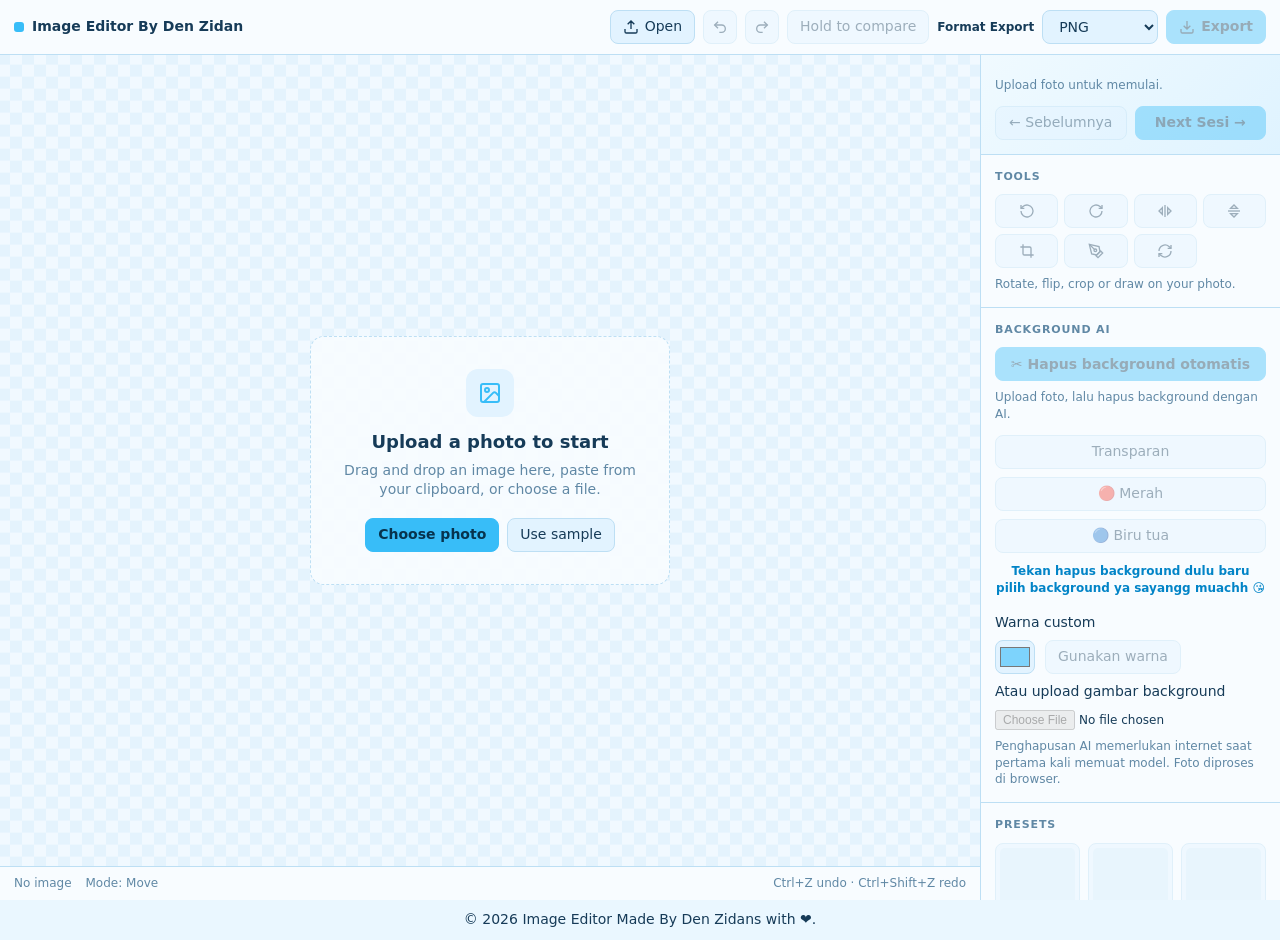
==== commit 3b6b5c69: "Update index.html" ====
--- a/index.html
+++ b/index.html
@@ -203,6 +203,15 @@
       <svg viewBox="0 0 24 24" fill="none" stroke="currentColor" stroke-width="2" aria-hidden="true"><path d="m15 14 5-5-5-5"/><path d="M20 9H9.5a5.5 5.5 0 0 0 0 11H13"/></svg>
     </button>
     <button class="btn" id="compareBtn" type="button" title="Hold to see the image without adjustments" disabled>Hold to compare</button>
+    <label for="exportFormat" style="font-size:12px;font-weight:600">Format Export</label>
+    <select id="exportFormat" class="btn" aria-label="Pilih format export">
+      <option value="png">PNG</option>
+      <option value="jpeg">JPG / JPEG</option>
+      <option value="webp">WEBP</option>
+      <option value="svg">SVG</option>
+    </select>
+    <label for="exportQuality" id="exportQualityLabel" style="display:none;font-size:12px">Kualitas <span id="exportQualityValue">92%</span></label>
+    <input type="range" id="exportQuality" min="10" max="100" value="92" step="1" style="display:none;width:95px" aria-label="Kualitas export" />
     <button class="btn primary" id="downloadBtn" type="button" disabled>
       <svg viewBox="0 0 24 24" fill="none" stroke="currentColor" stroke-width="2" aria-hidden="true"><path d="M21 15v4a2 2 0 0 1-2 2H5a2 2 0 0 1-2-2v-4M7 10l5 5 5-5M12 15V3"/></svg>
       Export
@@ -335,6 +344,16 @@
   const redoBtn = document.getElementById('redoBtn');
   const compareBtn = document.getElementById('compareBtn');
   const downloadBtn = document.getElementById('downloadBtn');
+  const exportFormat = document.getElementById('exportFormat');
+  const exportQuality = document.getElementById('exportQuality');
+  const exportQualityLabel = document.getElementById('exportQualityLabel');
+  const exportQualityValue = document.getElementById('exportQualityValue');
+  exportFormat.addEventListener('change', () => {
+    const show = exportFormat.value === 'jpeg' || exportFormat.value === 'webp';
+    exportQuality.style.display = show ? '' : 'none';
+    exportQualityLabel.style.display = show ? '' : 'none';
+  });
+  exportQuality.addEventListener('input', () => exportQualityValue.textContent = exportQuality.value + '%');
   const cropBtn = document.getElementById('cropBtn');
   const drawBtn = document.getElementById('drawBtn');
   const resetBtn = document.getElementById('resetBtn');
@@ -778,25 +797,58 @@
   }
 
   function exportImage() {
+    if (!hasImage) return;
+    const format = exportFormat.value;
+    const mime = { png: 'image/png', jpeg: 'image/jpeg', webp: 'image/webp' }[format];
+    const quality = Number(exportQuality.value) / 100;
     const out = document.createElement('canvas');
     out.width = base.width;
     out.height = base.height;
     const o = out.getContext('2d');
-    paintBackground(o, out.width, out.height);
+    // JPEG tidak mendukung transparansi: gunakan latar putih jika transparan.
+    if (format === 'jpeg' && bgType === 'transparent') {
+      o.fillStyle = '#ffffff';
+      o.fillRect(0, 0, out.width, out.height);
+    } else {
+      paintBackground(o, out.width, out.height);
+    }
     o.filter = filterString(filters, blurScaleFor(base.width));
     o.drawImage(base, 0, 0);
-    out.toBlob(blob => {
-      if (!blob) return;
-      exported = true;
-      setSession(3);
+    o.filter = 'none';
+    if (format === 'svg') {
+      // Foto dan filter tetap raster; SVG membungkus gambar PNG agar hasil persis sama.
+      const pngData = out.toDataURL('image/png');
+      const svg = `<svg xmlns="http://www.w3.org/2000/svg" xmlns:xlink="http://www.w3.org/1999/xlink" width="${out.width}" height="${out.height}" viewBox="0 0 ${out.width} ${out.height}"><image width="${out.width}" height="${out.height}" href="${pngData}"/></svg>`;
+      const blob = new Blob([svg], { type: 'image/svg+xml;charset=utf-8' });
+      const url = URL.createObjectURL(blob);
       const a = document.createElement('a');
-      a.href = URL.createObjectURL(blob);
-      a.download = `${fileName}-edited.png`;
+      a.href = url;
+      a.download = `${fileName}-edited.svg`;
       document.body.appendChild(a);
       a.click();
       a.remove();
-      setTimeout(() => URL.revokeObjectURL(a.href), 1000);
-    }, 'image/png');
+      setTimeout(() => URL.revokeObjectURL(url), 1000);
+      exported = true;
+      setSession(3);
+      return;
+    }
+    out.toBlob(blob => {
+      if (!blob) { alert('Export gagal. Silakan coba lagi.'); return; }
+      if (blob.type !== mime) {
+        alert('Format ' + format.toUpperCase() + ' tidak didukung browser ini. Pilih format lain.');
+        return;
+      }
+      const a = document.createElement('a');
+      const url = URL.createObjectURL(blob);
+      a.href = url;
+      a.download = `${fileName}-edited.${format === 'jpeg' ? 'jpg' : format}`;
+      document.body.appendChild(a);
+      a.click();
+      a.remove();
+      setTimeout(() => URL.revokeObjectURL(url), 1000);
+      exported = true;
+      setSession(3);
+    }, mime, format === 'png' ? undefined : quality);
   }
 
   document.querySelectorAll('[data-bg]').forEach(btn => btn.addEventListener('click', () => setBackground(btn.dataset.bg)));
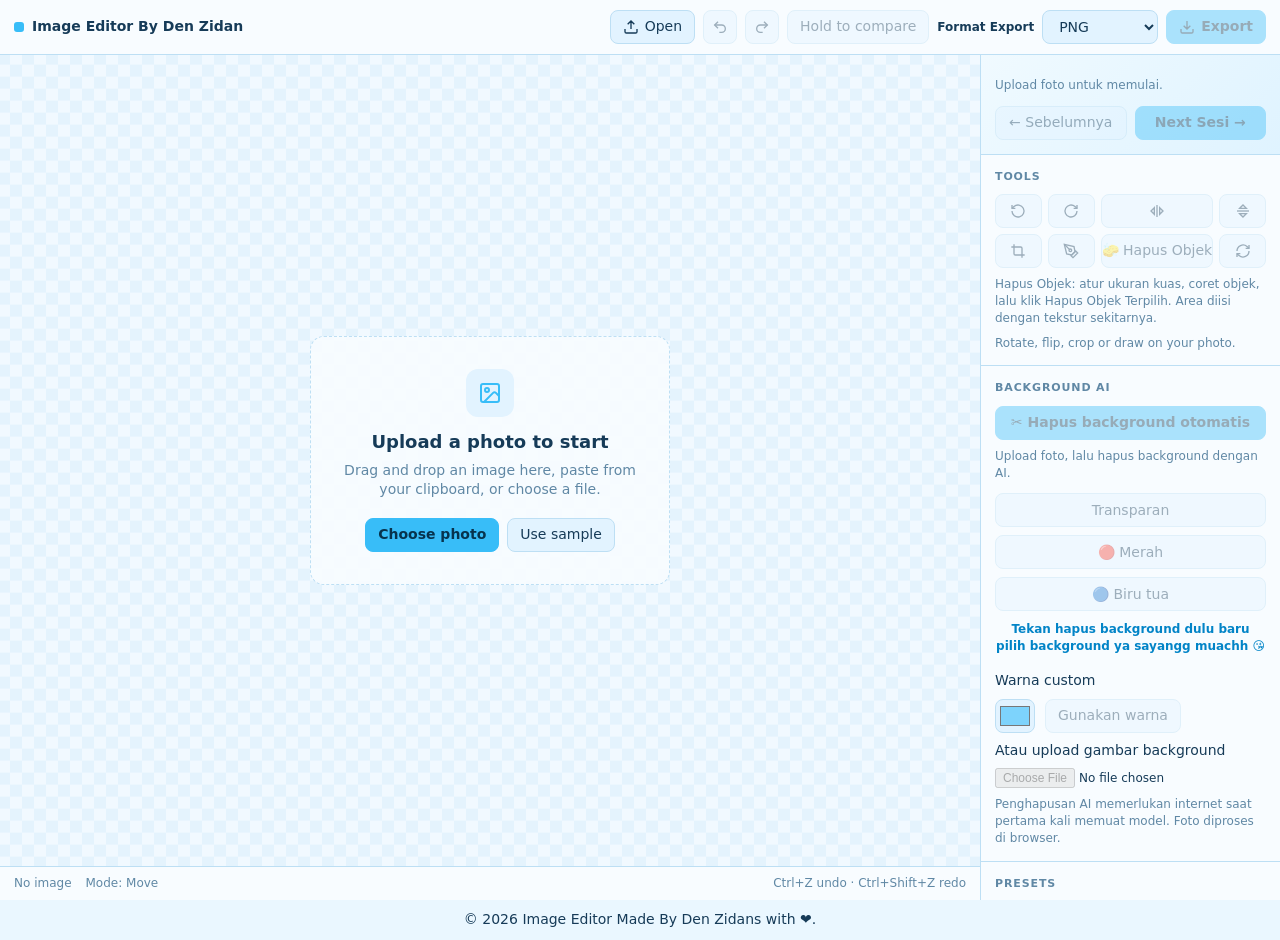
==== commit 191c17a1: "Update index.html" ====
--- a/index.html
+++ b/index.html
@@ -99,7 +99,7 @@
   }
   .has-image #canvas { display: block; }
   .has-image .empty { display: none; }
-  .mode-draw #canvas, .mode-crop #canvas { cursor: crosshair; }
+  .mode-draw #canvas, .mode-crop #canvas, .mode-fill #canvas { cursor: crosshair; }
 
   .empty {
     text-align: center;
@@ -172,9 +172,12 @@
   .hint { color: var(--muted); font-size: 12px; margin: 8px 0 0; }
   .crop-actions { display: none; gap: 6px; margin-top: 10px; }
   .mode-crop .crop-actions { display: flex; }
+  .mode-fill .fill-actions { display:flex; }
+  .fill-actions { display:none; gap:6px; margin-top:10px; }
+  .fill-actions .btn { flex:1; }
   .crop-actions .btn { flex: 1; }
   .panel-draw { display: none; }
-  .mode-draw .panel-draw { display: block; }
+  .mode-draw .panel-draw, .mode-fill .panel-draw { display: block; }
 
   .bg-options { display:grid; gap:8px; margin-top:12px; }
   .bg-choice { width:100%; }
@@ -272,6 +275,7 @@
           <button class="btn icon" id="drawBtn" type="button" aria-label="Draw" title="Draw" aria-pressed="false" disabled>
             <svg viewBox="0 0 24 24" fill="none" stroke="currentColor" stroke-width="2" aria-hidden="true"><path d="M12 19l7-7 3 3-7 7-3-3z"/><path d="M18 13l-1.5-7.5L2 2l3.5 14.5L13 18l5-5z"/><path d="M2 2l7.6 7.6"/><circle cx="11" cy="11" r="2"/></svg>
           </button>
+          <button class="btn" id="fillBtn" type="button" aria-label="Hapus objek" title="Coret objek menggunakan kuas lalu hapus dengan pengisian tekstur sekitar" aria-pressed="false" disabled>🧽 Hapus Objek</button>
           <button class="btn icon" id="resetBtn" type="button" aria-label="Reset all edits" title="Reset all edits" disabled>
             <svg viewBox="0 0 24 24" fill="none" stroke="currentColor" stroke-width="2" aria-hidden="true"><path d="M3 12a9 9 0 0 1 15-6.7L21 8"/><path d="M21 3v5h-5"/><path d="M21 12a9 9 0 0 1-15 6.7L3 16"/><path d="M3 21v-5h5"/></svg>
           </button>
@@ -280,17 +284,20 @@
           <button class="btn" id="cropCancel" type="button">Cancel</button>
           <button class="btn primary" id="cropApply" type="button">Apply crop</button>
         </div>
+        <div class="fill-actions"><button class="btn" id="fillCancel" type="button">Bersihkan Coretan</button><button class="btn primary" id="fillApply" type="button" disabled>Hapus Objek Terpilih</button></div>
+        <p class="hint" id="fillStatus" role="status">Hapus Objek: atur ukuran kuas, coret objek, lalu klik Hapus Objek Terpilih. Area diisi dengan tekstur sekitarnya.</p>
         <p class="hint" id="toolHint">Rotate, flip, crop or draw on your photo.</p>
       </section>
 
       <section class="panel-draw">
-        <h3>Brush</h3>
+        <h3>Kuas Gambar / Penghapus</h3>
+        <p class="hint" id="brushHint">Atur ukuran kuas untuk menggambar atau menandai objek yang akan dihapus.</p>
         <div class="brush-row">
           <label class="sr-only" for="brushColor">Brush color</label>
           <input type="color" id="brushColor" value="#38bdf8" />
           <div style="flex:1">
-            <div class="slider-head"><label for="brushSize">Size</label><output id="brushSizeOut">12px</output></div>
-            <input type="range" id="brushSize" min="1" max="80" value="12" />
+            <div class="slider-head"><label for="brushSize">Size</label><output id="brushSizeOut">24px</output></div>
+            <input type="range" id="brushSize" min="1" max="200" value="24" />
           </div>
         </div>
       </section>
@@ -356,6 +363,9 @@
   exportQuality.addEventListener('input', () => exportQualityValue.textContent = exportQuality.value + '%');
   const cropBtn = document.getElementById('cropBtn');
   const drawBtn = document.getElementById('drawBtn');
+  const fillBtn = document.getElementById('fillBtn');
+  const brushHint = document.getElementById('brushHint');
+  const fillStatus = document.getElementById('fillStatus');
   const resetBtn = document.getElementById('resetBtn');
   const brushColor = document.getElementById('brushColor');
   const brushSize = document.getElementById('brushSize');
@@ -576,6 +586,9 @@
       ctx.stroke();
       ctx.restore();
     }
+    if ((mode === 'fill') && eraseBounds && eraseMask.width === base.width) {
+      ctx.save(); ctx.globalAlpha = 0.55; ctx.drawImage(eraseMask,0,0); ctx.restore();
+    }
   }
 
   function updateThumbs() {
@@ -647,9 +660,10 @@
     app.classList.toggle('has-image', hasImage);
     app.classList.toggle('mode-draw', mode === 'draw');
     app.classList.toggle('mode-crop', mode === 'crop');
+    app.classList.toggle('mode-fill', mode === 'fill');
     undoBtn.disabled = !hasImage || hIndex <= 0;
     redoBtn.disabled = !hasImage || hIndex >= history.length - 1;
-    [compareBtn, downloadBtn, cropBtn, drawBtn, resetBtn].forEach(b => (b.disabled = !hasImage));
+    [compareBtn, downloadBtn, cropBtn, drawBtn, fillBtn, resetBtn].forEach(b => (b.disabled = !hasImage));
     document.querySelectorAll('[data-action]').forEach(b => (b.disabled = !hasImage));
     Object.values(sliderEls).forEach(({ input }) => (input.disabled = !hasImage));
     removeBgBtn.disabled = !hasImage || removingBg;
@@ -658,10 +672,13 @@
     document.querySelectorAll('.bg-options button, .bg-options input').forEach(el => el.disabled = !hasImage || removingBg);
     cropBtn.setAttribute('aria-pressed', String(mode === 'crop'));
     drawBtn.setAttribute('aria-pressed', String(mode === 'draw'));
+    brushHint.textContent = (mode === 'fill') ? 'Coret objek dengan kuas, lalu klik Hapus Objek Terpilih. Area tidak menjadi transparan.' : 'Atur ukuran kuas untuk menggambar.';
+    fillBtn.setAttribute('aria-pressed', String(mode === 'fill'));
     dims.textContent = hasImage ? `${base.width} × ${base.height}px` : 'No image';
-    modeLabel.textContent = 'Mode: ' + (mode === 'draw' ? 'Draw' : mode === 'crop' ? 'Crop' : 'Move');
+    modeLabel.textContent = 'Mode: ' + (mode === 'draw' ? 'Draw' : mode === 'crop' ? 'Crop' : mode === 'fill' ? 'Hapus Objek' : 'Move');
     toolHint.textContent =
       mode === 'crop' ? 'Drag on the image to select the area to keep.' :
+      mode === 'fill' ? 'Atur ukuran kuas, coret objek, kemudian klik Hapus Objek Terpilih.' :
       mode === 'draw' ? 'Draw directly on the photo. Strokes are added to history.' :
       'Rotate, flip, crop or draw on your photo.';
   }
@@ -669,11 +686,13 @@
   function setMode(next) {
     mode = mode === next ? 'move' : next;
     cropRect = null;
+    if (eraseBounds) clearEraseSelection();
     updateUI();
     render();
   }
 
   function loadImageSource(img, name) {
+    clearEraseSelection();
     backgroundRemoved = false; backgroundSelected = false; exported = false;
     imageGeneration++; bgType = 'transparent'; bgImage = null; syncBackground(); bgStatus.textContent = 'Siap menghapus background.';
     let w = img.naturalWidth || img.width;
@@ -796,6 +815,65 @@
     updateUI();
   }
 
+  function applyContentAwareFill(maskCanvas = null) {
+    if (!hasImage || !cropRect || cropRect.w < 3 || cropRect.h < 3) {
+      fillStatus.textContent = 'Seleksi area yang ingin dihilangkan terlebih dahulu.'; return;
+    }
+    const W = base.width, H = base.height;
+    const x = Math.max(0, Math.floor(cropRect.x)), y = Math.max(0, Math.floor(cropRect.y));
+    const w = Math.min(W-x, Math.ceil(cropRect.w)), h = Math.min(H-y, Math.ceil(cropRect.h));
+    if (w >= W * .85 || h >= H * .85) {
+      fillStatus.textContent = 'Area terlalu besar. Pilih objek yang lebih kecil.'; return;
+    }
+    // Cari patch dari sekitar area yang paling cocok dengan warna tepinya.
+    const src = bctx.getImageData(0, 0, W, H);
+    const data = src.data;
+    const maskPixels = maskCanvas ? maskCanvas.getContext('2d').getImageData(0,0,W,H).data : null;
+    const at = (px, py) => (py*W+px)*4;
+    const samples = [];
+    const step = Math.max(1, Math.floor(Math.min(w,h)/10));
+    for (let i=0; i<w; i+=step) {
+      if(y>0) samples.push([i,0,x+i,y-1]);
+      if(y+h<H) samples.push([i,h-1,x+i,y+h]);
+    }
+    for (let j=0; j<h; j+=step) {
+      if(x>0) samples.push([0,j,x-1,y+j]);
+      if(x+w<W) samples.push([w-1,j,x+w,y+j]);
+    }
+    if (!samples.length) { fillStatus.textContent='Tidak tersedia area referensi.'; return; }
+    const candidates=[];
+    const gap=Math.max(3,Math.round(Math.min(w,h)*.08));
+    const positions=[
+      [x-w-gap,y],[x+w+gap,y],[x,y-h-gap],[x,y+h+gap],
+      [x-w-gap,y-h-gap],[x+w+gap,y-h-gap],
+      [x-w-gap,y+h+gap],[x+w+gap,y+h+gap]
+    ];
+    for(const [sx,sy] of positions) {
+      if(sx<0||sy<0||sx+w>W||sy+h>H) continue;
+      let score=0;
+      for(const [dx,dy,tx,ty] of samples) {
+        const a=at(sx+dx,sy+dy), b=at(tx,ty);
+        for(let k=0;k<3;k++) score+=(data[a+k]-data[b+k])**2;
+      }
+      candidates.push({sx,sy,score});
+    }
+    if (!candidates.length) { fillStatus.textContent='Tidak ada tekstur di sekitar seleksi. Kecilkan area.'; return; }
+    candidates.sort((a,b)=>a.score-b.score);
+    const best=candidates[0];
+    const patch=bctx.getImageData(best.sx,best.sy,w,h);
+    const feather=Math.max(2,Math.min(24,Math.round(Math.min(w,h)*.12)));
+    for(let j=0;j<h;j++) for(let i=0;i<w;i++) {
+      const dst=at(x+i,y+j), from=(j*w+i)*4;
+      const edge=Math.min(i+1,j+1,w-i,h-j);
+      const alpha=maskPixels ? maskPixels[dst+3]/255 : Math.min(1,edge/feather);
+      for(let k=0;k<4;k++) data[dst+k]=Math.round(data[dst+k]*(1-alpha)+patch.data[from+k]*alpha);
+    }
+    bctx.putImageData(src,0,0);
+    cropRect=null; if (!maskCanvas) mode='move';
+    commit(); updateThumbs(); updateUI(); draw();
+    fillStatus.textContent='Area telah diisi dari tekstur sekitar. Gunakan Undo jika hasil kurang cocok.';
+  }
+
   function exportImage() {
     if (!hasImage) return;
     const format = exportFormat.value;
@@ -895,14 +973,37 @@
     } finally { removingBg = false; updateUI(); setSession(session); }
   });
 
+  const eraseMask = document.createElement('canvas');
+  const eraseCtx = eraseMask.getContext('2d');
+  let eraseBounds = null;
+  function clearEraseSelection() {
+    eraseBounds = null;
+    eraseCtx.clearRect(0,0,eraseMask.width,eraseMask.height);
+    document.getElementById('fillApply').disabled = true;
+    if (hasImage) render();
+  }
+  function markErase(p, prev = null) {
+    const r = Math.max(1, Number(brushSize.value)*displayScale()/2);
+    eraseCtx.save(); eraseCtx.fillStyle='#fff'; eraseCtx.strokeStyle='#fff'; eraseCtx.lineWidth=2*r; eraseCtx.lineCap='round'; eraseCtx.lineJoin='round';
+    if (prev) { eraseCtx.beginPath(); eraseCtx.moveTo(prev.x,prev.y); eraseCtx.lineTo(p.x,p.y); eraseCtx.stroke(); }
+    else { eraseCtx.beginPath(); eraseCtx.arc(p.x,p.y,r,0,Math.PI*2); eraseCtx.fill(); }
+    eraseCtx.restore();
+    document.getElementById('fillApply').disabled = false;
+    for(const pt of (prev ? [prev,p] : [p])) {
+      const b={x:Math.max(0,pt.x-r),y:Math.max(0,pt.y-r),right:Math.min(base.width,pt.x+r),bottom:Math.min(base.height,pt.y+r)};
+      eraseBounds=eraseBounds ? {x:Math.min(eraseBounds.x,b.x),y:Math.min(eraseBounds.y,b.y),right:Math.max(eraseBounds.right,b.right),bottom:Math.max(eraseBounds.bottom,b.bottom)} : b;
+    }
+  }
   canvas.addEventListener('pointerdown', e => {
     if (!hasImage || mode === 'move') return;
     canvas.setPointerCapture(e.pointerId);
     const p = toImagePoint(e);
-    if (mode === 'draw') {
+    if (mode === 'draw' || mode === 'fill') {
       drawing = true;
       lastPt = p;
+      if (mode === 'fill') { if (!eraseBounds || eraseMask.width !== base.width || eraseMask.height !== base.height) { eraseMask.width=base.width; eraseMask.height=base.height; } markErase(p); render(); return; }
       bctx.save();
+      bctx.globalCompositeOperation = 'source-over';
       bctx.fillStyle = brushColor.value;
       bctx.beginPath();
       bctx.arc(p.x, p.y, (brushSize.value * displayScale()) / 2, 0, Math.PI * 2);
@@ -916,9 +1017,11 @@
   });
 
   canvas.addEventListener('pointermove', e => {
-    if (mode === 'draw' && drawing) {
+    if ((mode === 'draw' || mode === 'fill') && drawing) {
       const p = toImagePoint(e);
+      if (mode === 'fill') { markErase(p,lastPt); lastPt=p; render(); return; }
       bctx.save();
+      bctx.globalCompositeOperation = 'source-over';
       bctx.strokeStyle = brushColor.value;
       bctx.lineWidth = brushSize.value * displayScale();
       bctx.lineCap = 'round';
@@ -946,8 +1049,8 @@
     if (drawing) {
       drawing = false;
       lastPt = null;
-      commit();
-      updateThumbs();
+      if (mode === 'fill') { fillStatus.textContent = 'Coretan ditandai. Tambahkan coretan bila perlu, lalu klik Hapus Objek Terpilih.'; draw(); }
+      else { commit(); updateThumbs(); }
     }
     cropStart = null;
   }
@@ -967,6 +1070,14 @@
   downloadBtn.addEventListener('click', exportImage);
   cropBtn.addEventListener('click', () => setMode('crop'));
   drawBtn.addEventListener('click', () => setMode('draw'));
+  fillBtn.addEventListener('click', () => setMode('fill'));
+  document.getElementById('fillApply').addEventListener('click', () => {
+    if (!eraseBounds || !hasImage) return;
+    const b = eraseBounds; cropRect = {x:Math.floor(b.x), y:Math.floor(b.y), w:Math.ceil(b.right-b.x), h:Math.ceil(b.bottom-b.y)};
+    applyContentAwareFill(eraseMask);
+    if (!cropRect) clearEraseSelection();
+  });
+  document.getElementById('fillCancel').addEventListener('click', () => {clearEraseSelection(); draw(); fillStatus.textContent='Coretan dibersihkan tanpa mengubah foto.';});
   document.getElementById('cropApply').addEventListener('click', applyCrop);
   document.getElementById('cropCancel').addEventListener('click', () => setMode('crop'));
   resetBtn.addEventListener('click', () => {
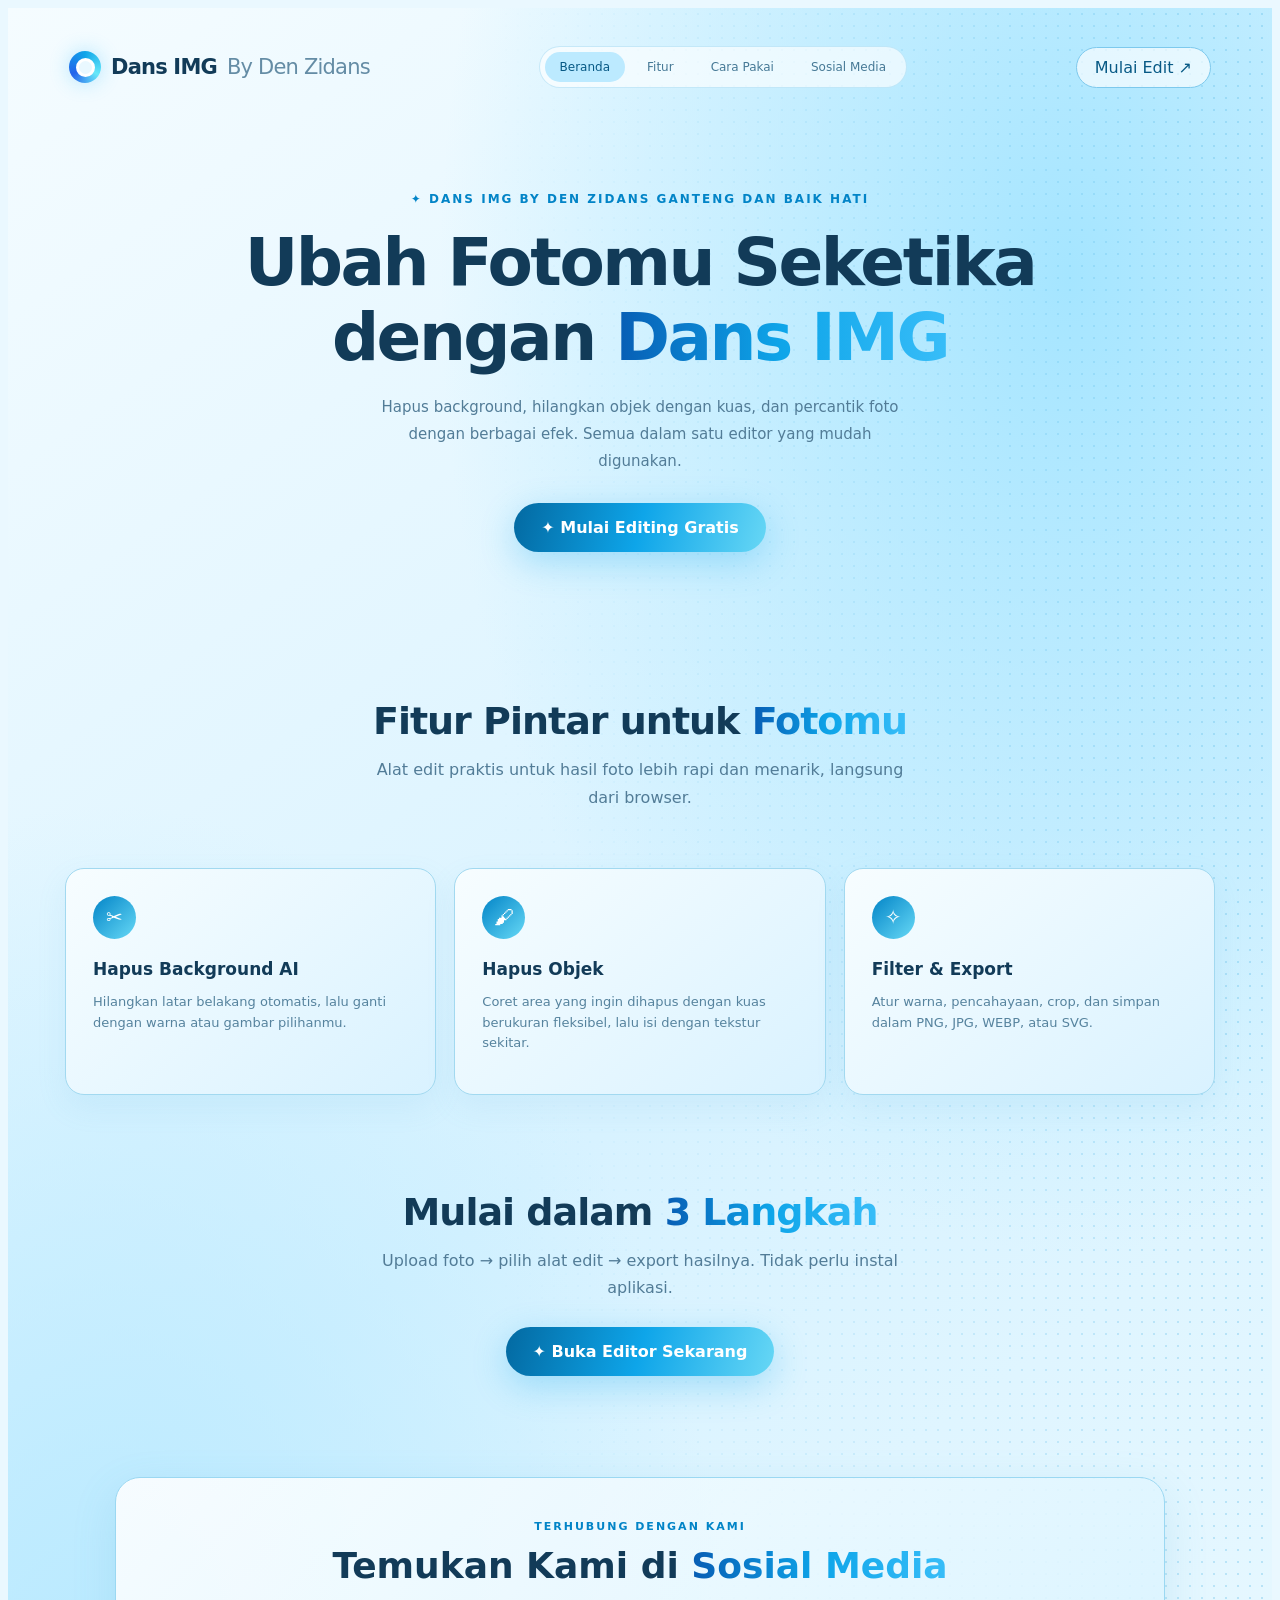
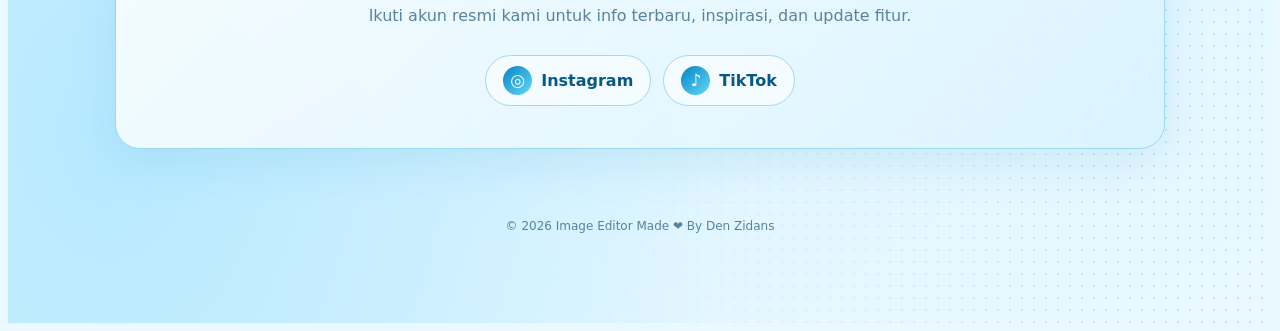
==== commit 3b1d9d35: "Add files via upload" ====
--- a/index.html
+++ b/index.html
@@ -1,1156 +1,66 @@
 <!doctype html>
-<html lang="en">
-<head>
-<meta charset="utf-8" />
-<meta name="viewport" content="width=device-width, initial-scale=1" />
-<title>Image Editor By Den Zidans</title>
+<html lang="id">
+<head><meta charset="utf-8"><meta name="viewport" content="width=device-width,initial-scale=1">
+<title>Beranda | Dans IMG</title>
+<link rel="stylesheet" href="home.css">
 <link rel="icon" type="image/png" href="image/icon.png">
-<style>
-  :root {
-    --bg: #eaf7ff;
-    --panel: #f8fcff;
-    --panel-2: #e2f3ff;
-    --border: #bddff4;
-    --text: #163b58;
-    --muted: #6088a5;
-    --accent: #38bdf8;
-    --accent-ink: #07334d;
-  }
-  * { box-sizing: border-box; }
-  html, body { margin: 0; height: 100%; }
-  body {
-    font-family: "Geist", system-ui, sans-serif;
-    background: var(--bg);
-    color: var(--text);
-    font-size: 14px;
-    line-height: 1.4;
-  }
-  button, input, select { font: inherit; color: inherit; }
-  .app {
-    display: grid;
-    grid-template-rows: auto 1fr;
-    min-height: 100vh;
-  }
-  header {
-    display: flex;
-    align-items: center;
-    gap: 8px;
-    padding: 10px 14px;
-    border-bottom: 1px solid var(--border);
-    background: var(--panel);
-    flex-wrap: wrap;
-  }
-  .brand { font-weight: 600; margin-right: auto; display: flex; align-items: center; gap: 8px; }
-  .brand-dot { width: 10px; height: 10px; border-radius: 3px; background: var(--accent); }
-  .btn {
-    display: inline-flex; align-items: center; justify-content: center; gap: 6px;
-    height: 34px; padding: 0 12px;
-    border-radius: 8px;
-    border: 1px solid var(--border);
-    background: var(--panel-2);
-    cursor: pointer;
-    white-space: nowrap;
-    transition: background .15s, border-color .15s;
-  }
-  .btn:hover:not(:disabled) { background: #d2ecfc; }
-  .btn:focus-visible, input:focus-visible { outline: 2px solid var(--accent); outline-offset: 2px; }
-  .btn:disabled { opacity: .4; cursor: not-allowed; }
-  .btn.primary { background: var(--accent); color: var(--accent-ink); border-color: var(--accent); font-weight: 600; }
-  .btn.primary:hover:not(:disabled) { background: #7dd3fc; }
-  .btn.icon { width: 34px; padding: 0; }
-  .btn[aria-pressed="true"] { border-color: var(--accent); color: var(--accent); }
-  .btn svg { width: 16px; height: 16px; }
-
-  main {
-    display: grid;
-    grid-template-columns: 1fr;
-    min-height: 0;
-  }
-  @media (min-width: 760px) {
-    main { grid-template-columns: 1fr 300px; }
-  }
-
-  .stage-wrap { display: flex; flex-direction: column; min-height: 0; }
-  .stage {
-    position: relative;
-    flex: 1;
-    min-height: 360px;
-    display: flex; align-items: center; justify-content: center;
-    padding: 20px;
-    background:
-      repeating-conic-gradient(#e4f3fd 0% 25%, #f1f9ff 0% 50%) 50% / 24px 24px;
-    overflow: hidden;
-  }
-  .stage.dragging::after {
-    content: "Drop to open";
-    position: absolute; inset: 12px;
-    border: 2px dashed var(--accent);
-    border-radius: 12px;
-    display: flex; align-items: center; justify-content: center;
-    background: rgba(226, 243, 255, .88);
-    font-weight: 600; font-size: 16px;
-  }
-  #canvas {
-    display: none;
-    max-width: 100%;
-    max-height: calc(100vh - 180px);
-    box-shadow: 0 10px 40px rgba(35, 112, 165, .18);
-    touch-action: none;
-  }
-  .has-image #canvas { display: block; }
-  .has-image .empty { display: none; }
-  .mode-draw #canvas, .mode-crop #canvas, .mode-fill #canvas { cursor: crosshair; }
-
-  .empty {
-    text-align: center;
-    max-width: 360px;
-    padding: 32px 24px;
-    border: 1px dashed var(--border);
-    border-radius: 14px;
-    background: rgba(248, 252, 255, .92);
-  }
-  .empty h2 { margin: 12px 0 6px; font-size: 18px; }
-  .empty p { margin: 0 0 18px; color: var(--muted); }
-  .empty .row { display: flex; gap: 8px; justify-content: center; flex-wrap: wrap; }
-  .empty-icon {
-    width: 48px; height: 48px; margin: 0 auto;
-    border-radius: 12px; background: var(--panel-2);
-    display: flex; align-items: center; justify-content: center; color: var(--accent);
-  }
-
-  .statusbar {
-    display: flex; gap: 14px; align-items: center; flex-wrap: wrap;
-    padding: 8px 14px;
-    border-top: 1px solid var(--border);
-    background: var(--panel);
-    color: var(--muted);
-    font-size: 12px;
-  }
-  .statusbar .spacer { flex: 1; }
-
-  aside {
-    border-left: 1px solid var(--border);
-    background: var(--panel);
-    overflow-y: auto;
-    max-height: calc(100vh - 55px);
-  }
-  @media (max-width: 759px) {
-    aside { border-left: 0; border-top: 1px solid var(--border); max-height: none; }
-  }
-  section { padding: 14px; border-bottom: 1px solid var(--border); }
-  section h3 {
-    margin: 0 0 10px;
-    font-size: 11px; letter-spacing: .08em; text-transform: uppercase;
-    color: var(--muted); font-weight: 600;
-  }
-  .tools { display: grid; grid-template-columns: repeat(4, 1fr); gap: 6px; }
-  .tools .btn { width: 100%; padding: 0; }
-
-  .slider { margin-bottom: 12px; }
-  .slider:last-child { margin-bottom: 0; }
-  .slider-head { display: flex; justify-content: space-between; margin-bottom: 4px; }
-  .slider-head output { color: var(--muted); font-variant-numeric: tabular-nums; font-size: 12px; }
-  input[type="range"] { width: 100%; accent-color: var(--accent); margin: 0; }
-
-  .presets { display: grid; grid-template-columns: repeat(3, 1fr); gap: 8px; }
-  .preset {
-    border: 1px solid var(--border); border-radius: 8px; padding: 4px;
-    background: var(--panel-2); cursor: pointer; text-align: center; font-size: 12px;
-  }
-  .preset:hover:not(:disabled) { border-color: #7cc8ef; }
-  .preset:disabled { opacity: .4; cursor: not-allowed; }
-  .preset canvas, .preset .ph {
-    display: block; width: 100%; aspect-ratio: 1; border-radius: 5px; margin-bottom: 4px;
-    background: #d2ecfc; object-fit: cover;
-  }
-
-  .brush-row { display: flex; gap: 10px; align-items: center; }
-  input[type="color"] {
-    width: 40px; height: 34px; padding: 2px; border-radius: 8px;
-    border: 1px solid var(--border); background: var(--panel-2); cursor: pointer;
-  }
-  .hint { color: var(--muted); font-size: 12px; margin: 8px 0 0; }
-  .crop-actions { display: none; gap: 6px; margin-top: 10px; }
-  .mode-crop .crop-actions { display: flex; }
-  .mode-fill .fill-actions { display:flex; }
-  .fill-actions { display:none; gap:6px; margin-top:10px; }
-  .fill-actions .btn { flex:1; }
-  .crop-actions .btn { flex: 1; }
-  .panel-draw { display: none; }
-  .mode-draw .panel-draw, .mode-fill .panel-draw { display: block; }
-
-  .bg-options { display:grid; gap:8px; margin-top:12px; }
-  .bg-choice { width:100%; }
-  .bg-choice[aria-pressed="true"] { border-color:var(--accent); box-shadow:0 0 0 1px var(--accent); }
-  .session-panel { background:linear-gradient(135deg,#f0faff,#dff3ff); border-bottom:1px solid var(--border); }
-  .session-steps { display:flex; flex-wrap:wrap; gap:6px; margin:10px 0; }
-  .session-step { font-size:11px; padding:6px 8px; border-radius:20px; background:#fff; border:1px solid var(--border); color:var(--muted); }
-  .session-step.active { background:#38bdf8; color:#07334d; border-color:#38bdf8; font-weight:700; }
-  .session-actions { display:flex; gap:8px; }
-  .session-actions .btn { flex:1; }
-  .sr-only { position: absolute; width: 1px; height: 1px; padding: 0; margin: -1px; overflow: hidden; clip: rect(0,0,0,0); border: 0; }
-</style>
 </head>
 <body>
-<div class="app" id="app">
-  <header>
-    <div class="brand"><span class="brand-dot" aria-hidden="true"></span>Image Editor By Den Zidan</div>
-    <button class="btn" id="openBtn" type="button">
-      <svg viewBox="0 0 24 24" fill="none" stroke="currentColor" stroke-width="2" aria-hidden="true"><path d="M21 15v4a2 2 0 0 1-2 2H5a2 2 0 0 1-2-2v-4M17 8l-5-5-5 5M12 3v12"/></svg>
-      Open
-    </button>
-    <button class="btn icon" id="undoBtn" type="button" aria-label="Undo" title="Undo (Ctrl+Z)" disabled>
-      <svg viewBox="0 0 24 24" fill="none" stroke="currentColor" stroke-width="2" aria-hidden="true"><path d="M9 14 4 9l5-5"/><path d="M4 9h10.5a5.5 5.5 0 0 1 0 11H11"/></svg>
-    </button>
-    <button class="btn icon" id="redoBtn" type="button" aria-label="Redo" title="Redo (Ctrl+Shift+Z)" disabled>
-      <svg viewBox="0 0 24 24" fill="none" stroke="currentColor" stroke-width="2" aria-hidden="true"><path d="m15 14 5-5-5-5"/><path d="M20 9H9.5a5.5 5.5 0 0 0 0 11H13"/></svg>
-    </button>
-    <button class="btn" id="compareBtn" type="button" title="Hold to see the image without adjustments" disabled>Hold to compare</button>
-    <label for="exportFormat" style="font-size:12px;font-weight:600">Format Export</label>
-    <select id="exportFormat" class="btn" aria-label="Pilih format export">
-      <option value="png">PNG</option>
-      <option value="jpeg">JPG / JPEG</option>
-      <option value="webp">WEBP</option>
-      <option value="svg">SVG</option>
-    </select>
-    <label for="exportQuality" id="exportQualityLabel" style="display:none;font-size:12px">Kualitas <span id="exportQualityValue">92%</span></label>
-    <input type="range" id="exportQuality" min="10" max="100" value="92" step="1" style="display:none;width:95px" aria-label="Kualitas export" />
-    <button class="btn primary" id="downloadBtn" type="button" disabled>
-      <svg viewBox="0 0 24 24" fill="none" stroke="currentColor" stroke-width="2" aria-hidden="true"><path d="M21 15v4a2 2 0 0 1-2 2H5a2 2 0 0 1-2-2v-4M7 10l5 5 5-5M12 15V3"/></svg>
-      Export
-    </button>
-    <input type="file" id="fileInput" accept="image/*" class="sr-only" tabindex="-1" aria-hidden="true" />
-  </header>
 
-  <main>
-    <div class="stage-wrap">
-      <div class="stage" id="stage">
-        <div class="empty">
-          <div class="empty-icon" aria-hidden="true">
-            <svg width="24" height="24" viewBox="0 0 24 24" fill="none" stroke="currentColor" stroke-width="2"><rect x="3" y="3" width="18" height="18" rx="2"/><circle cx="9" cy="9" r="2"/><path d="m21 15-3.1-3.1a2 2 0 0 0-2.8 0L6 21"/></svg>
-          </div>
-          <h2>Upload a photo to start</h2>
-          <p>Drag and drop an image here, paste from your clipboard, or choose a file.</p>
-          <div class="row">
-            <button class="btn primary" id="emptyOpenBtn" type="button">Choose photo</button>
-            <button class="btn" id="sampleBtn" type="button">Use sample</button>
-          </div>
-        </div>
-        <canvas id="canvas" aria-label="Image being edited"></canvas>
-      </div>
-      <div class="statusbar" aria-live="polite">
-        <span id="dims">No image</span>
-        <span id="modeLabel">Mode: Move</span>
-        <span class="spacer"></span>
-        <span>Ctrl+Z undo · Ctrl+Shift+Z redo</span>
-      </div>
-    </div>
+<div id="homePage"><div class="home-shell">
+<nav class="home-nav"><div class="home-logo"><span class="home-logo-mark"></span> Dans IMG <span style="font-weight:400;color:#a9a0bc">By Den Zidans</span></div><div class="home-links"><a href="index.html">Beranda</a><a href="#fitur">Fitur</a><a href="#cara-pakai">Cara Pakai</a><a href="#sosial-media">Sosial Media</a></div><a class="home-outline" href="editor.html">Mulai Edit ↗</a></nav>
+<section class="home-hero"><div class="home-eyebrow">✦ Dans IMG By Den Zidans Ganteng dan baik hati</div><h1>Ubah Fotomu Seketika<br>dengan <span class="home-gradient-text">Dans IMG</span></h1><p>Hapus background, hilangkan objek dengan kuas, dan percantik foto dengan berbagai efek. Semua dalam satu editor yang mudah digunakan.</p><a class="home-cta" href="editor.html">✦ Mulai Editing Gratis</a></section>
 
-    <aside aria-label="Editing controls">
-      <section class="session-panel" id="sessionPanel">
-        <p class="hint" id="sessionHint" role="status">Mulai dengan upload foto, ya sayangg 💙</p>
-        <div class="session-actions" style="margin-top:12px">
-          <button class="btn" id="prevSessionBtn" type="button" disabled>← Sebelumnya</button>
-          <button class="btn primary" id="nextSessionBtn" type="button">Next Sesi →</button>
-        </div>
-      </section>
-      <section>
-        <h3>Tools</h3>
-        <div class="tools">
-          <button class="btn icon" data-action="rotL" type="button" aria-label="Rotate left" title="Rotate left" disabled>
-            <svg viewBox="0 0 24 24" fill="none" stroke="currentColor" stroke-width="2" aria-hidden="true"><path d="M3 12a9 9 0 1 0 3-6.7L3 8"/><path d="M3 3v5h5"/></svg>
-          </button>
-          <button class="btn icon" data-action="rotR" type="button" aria-label="Rotate right" title="Rotate right" disabled>
-            <svg viewBox="0 0 24 24" fill="none" stroke="currentColor" stroke-width="2" aria-hidden="true"><path d="M21 12a9 9 0 1 1-3-6.7L21 8"/><path d="M21 3v5h-5"/></svg>
-          </button>
-          <button class="btn icon" data-action="flipH" type="button" aria-label="Flip horizontal" title="Flip horizontal" disabled>
-            <svg viewBox="0 0 24 24" fill="none" stroke="currentColor" stroke-width="2" aria-hidden="true"><path d="M12 3v18"/><path d="M8 7 3 12l5 5V7z"/><path d="m16 7 5 5-5 5V7z"/></svg>
-          </button>
-          <button class="btn icon" data-action="flipV" type="button" aria-label="Flip vertical" title="Flip vertical" disabled>
-            <svg viewBox="0 0 24 24" fill="none" stroke="currentColor" stroke-width="2" aria-hidden="true"><path d="M3 12h18"/><path d="M7 8l5-5 5 5H7z"/><path d="m7 16 5 5 5-5H7z"/></svg>
-          </button>
-          <button class="btn icon" id="cropBtn" type="button" aria-label="Crop" title="Crop" aria-pressed="false" disabled>
-            <svg viewBox="0 0 24 24" fill="none" stroke="currentColor" stroke-width="2" aria-hidden="true"><path d="M6 2v14a2 2 0 0 0 2 2h14"/><path d="M18 22V8a2 2 0 0 0-2-2H2"/></svg>
-          </button>
-          <button class="btn icon" id="drawBtn" type="button" aria-label="Draw" title="Draw" aria-pressed="false" disabled>
-            <svg viewBox="0 0 24 24" fill="none" stroke="currentColor" stroke-width="2" aria-hidden="true"><path d="M12 19l7-7 3 3-7 7-3-3z"/><path d="M18 13l-1.5-7.5L2 2l3.5 14.5L13 18l5-5z"/><path d="M2 2l7.6 7.6"/><circle cx="11" cy="11" r="2"/></svg>
-          </button>
-          <button class="btn" id="fillBtn" type="button" aria-label="Hapus objek" title="Coret objek menggunakan kuas lalu hapus dengan pengisian tekstur sekitar" aria-pressed="false" disabled>🧽 Hapus Objek</button>
-          <button class="btn icon" id="resetBtn" type="button" aria-label="Reset all edits" title="Reset all edits" disabled>
-            <svg viewBox="0 0 24 24" fill="none" stroke="currentColor" stroke-width="2" aria-hidden="true"><path d="M3 12a9 9 0 0 1 15-6.7L21 8"/><path d="M21 3v5h-5"/><path d="M21 12a9 9 0 0 1-15 6.7L3 16"/><path d="M3 21v-5h5"/></svg>
-          </button>
-        </div>
-        <div class="crop-actions">
-          <button class="btn" id="cropCancel" type="button">Cancel</button>
-          <button class="btn primary" id="cropApply" type="button">Apply crop</button>
-        </div>
-        <div class="fill-actions"><button class="btn" id="fillCancel" type="button">Bersihkan Coretan</button><button class="btn primary" id="fillApply" type="button" disabled>Hapus Objek Terpilih</button></div>
-        <p class="hint" id="fillStatus" role="status">Hapus Objek: atur ukuran kuas, coret objek, lalu klik Hapus Objek Terpilih. Area diisi dengan tekstur sekitarnya.</p>
-        <p class="hint" id="toolHint">Rotate, flip, crop or draw on your photo.</p>
-      </section>
+<section class="home-section" id="fitur"><h2>Fitur Pintar untuk <span class="home-gradient-text">Fotomu</span></h2><p>Alat edit praktis untuk hasil foto lebih rapi dan menarik, langsung dari browser.</p></section>
+<div class="home-features"><article class="home-feature"><div class="home-feature-icon">✂</div><h3>Hapus Background AI</h3><p>Hilangkan latar belakang otomatis, lalu ganti dengan warna atau gambar pilihanmu.</p></article><article class="home-feature"><div class="home-feature-icon">🖌</div><h3>Hapus Objek</h3><p>Coret area yang ingin dihapus dengan kuas berukuran fleksibel, lalu isi dengan tekstur sekitar.</p></article><article class="home-feature"><div class="home-feature-icon">✧</div><h3>Filter & Export</h3><p>Atur warna, pencahayaan, crop, dan simpan dalam PNG, JPG, WEBP, atau SVG.</p></article></div>
+<section class="home-section" id="cara-pakai"><h2>Mulai dalam <span class="home-gradient-text">3 Langkah</span></h2><p>Upload foto → pilih alat edit → export hasilnya. Tidak perlu instal aplikasi.</p><div style="margin-top:25px"><a class="home-cta" href="editor.html">✦ Buka Editor Sekarang</a></div></section>
 
-      <section class="panel-draw">
-        <h3>Kuas Gambar / Penghapus</h3>
-        <p class="hint" id="brushHint">Atur ukuran kuas untuk menggambar atau menandai objek yang akan dihapus.</p>
-        <div class="brush-row">
-          <label class="sr-only" for="brushColor">Brush color</label>
-          <input type="color" id="brushColor" value="#38bdf8" />
-          <div style="flex:1">
-            <div class="slider-head"><label for="brushSize">Size</label><output id="brushSizeOut">24px</output></div>
-            <input type="range" id="brushSize" min="1" max="200" value="24" />
-          </div>
-        </div>
-      </section>
+<section class="home-social-section" id="sosial-media" aria-labelledby="socialTitle">
+  <div class="home-social-eyebrow">TERHUBUNG DENGAN KAMI</div>
+  <h2 id="socialTitle">Temukan Kami di <span class="home-gradient-text">Sosial Media</span></h2>
+  <p>Ikuti akun resmi kami untuk info terbaru, inspirasi, dan update fitur.</p>
+  <div class="home-social-list" id="socialList"></div>
+  <p class="home-social-empty" id="socialEmpty">Link sosial media belum ditambahkan.</p>
+</section>
+<footer class="home-bottom">© 2026 Image Editor Made ❤️ By Den Zidans</footer>
+</div></div>
 
-      <section>
-        <h3>Background AI</h3>
-        <button class="btn primary" id="removeBgBtn" type="button" disabled style="width:100%">✂ Hapus background otomatis</button>
-        <p class="hint" id="bgStatus" role="status">Upload foto, lalu hapus background dengan AI.</p>
-        <div class="bg-options" id="bgOptions">
-          <button type="button" class="btn bg-choice" data-bg="transparent">Transparan</button>
-          <button type="button" class="btn bg-choice" data-bg="red">🔴 Merah</button>
-          <button type="button" class="btn bg-choice" data-bg="birutua">🔵 Biru tua</button>
-          <p class="hint" style="text-align:center;color:#0284c7;font-weight:600;margin:2px 0 8px">Tekan hapus background dulu baru pilih background ya sayangg muachh 😘</p>
-          <label for="customBgColor">Warna custom</label>
-          <div class="brush-row"><input type="color" id="customBgColor" value="#7dd3fc"><button type="button" class="btn" id="applyCustomBg">Gunakan warna</button></div>
-          <label for="bgImageInput">Atau upload gambar background</label>
-          <input type="file" id="bgImageInput" accept="image/*" style="width:100%;font-size:12px" />
-        </div>
-        <p class="hint">Penghapusan AI memerlukan internet saat pertama kali memuat model. Foto diproses di browser.</p>
-      </section>
-
-      <section>
-        <h3>Presets</h3>
-        <div class="presets" id="presets"></div>
-      </section>
-
-      <section>
-        <h3>Adjust</h3>
-        <div id="sliders"></div>
-      </section>
-    </aside>
-  </main>
-</div>
-<div style="text-align: center; padding: 10px;">
-  &copy; 2026 Image Editor Made By Den Zidans with ❤️.
-</div>
 <script>
-(() => {
-  const MAX_SIDE = 4000;
-  const HISTORY_LIMIT = 40;
-
-  const app = document.getElementById('app');
-  const stage = document.getElementById('stage');
-  const canvas = document.getElementById('canvas');
-  const ctx = canvas.getContext('2d');
-  const fileInput = document.getElementById('fileInput');
-  const dims = document.getElementById('dims');
-  const modeLabel = document.getElementById('modeLabel');
-  const toolHint = document.getElementById('toolHint');
-  const undoBtn = document.getElementById('undoBtn');
-  const redoBtn = document.getElementById('redoBtn');
-  const compareBtn = document.getElementById('compareBtn');
-  const downloadBtn = document.getElementById('downloadBtn');
-  const exportFormat = document.getElementById('exportFormat');
-  const exportQuality = document.getElementById('exportQuality');
-  const exportQualityLabel = document.getElementById('exportQualityLabel');
-  const exportQualityValue = document.getElementById('exportQualityValue');
-  exportFormat.addEventListener('change', () => {
-    const show = exportFormat.value === 'jpeg' || exportFormat.value === 'webp';
-    exportQuality.style.display = show ? '' : 'none';
-    exportQualityLabel.style.display = show ? '' : 'none';
-  });
-  exportQuality.addEventListener('input', () => exportQualityValue.textContent = exportQuality.value + '%');
-  const cropBtn = document.getElementById('cropBtn');
-  const drawBtn = document.getElementById('drawBtn');
-  const fillBtn = document.getElementById('fillBtn');
-  const brushHint = document.getElementById('brushHint');
-  const fillStatus = document.getElementById('fillStatus');
-  const resetBtn = document.getElementById('resetBtn');
-  const brushColor = document.getElementById('brushColor');
-  const brushSize = document.getElementById('brushSize');
-  const brushSizeOut = document.getElementById('brushSizeOut');
-
-  const removeBgBtn = document.getElementById('removeBgBtn');
-  const bgStatus = document.getElementById('bgStatus');
-  const nextSessionBtn = document.getElementById('nextSessionBtn');
-  const prevSessionBtn = document.getElementById('prevSessionBtn');
-  const sessionHint = document.getElementById('sessionHint');
-  let session = 0;
-  let backgroundRemoved = false;
-  let backgroundSelected = false;
-  let exported = false;
-  const sessionNames = ['Upload foto', 'Hapus background AI', 'Pilih background', 'Export foto'];
-  function setSession(next) {
-    session = Math.max(0, Math.min(3, next));
-    document.querySelectorAll('[data-session]').forEach(el => el.classList.toggle('active', Number(el.dataset.session) === session));
-    prevSessionBtn.disabled = session === 0 || removingBg;
-    nextSessionBtn.disabled = !hasImage || removingBg;
-    nextSessionBtn.textContent = session === 3 ? (exported ? 'Foto Berikutnya →' : 'Export Foto →') : 'Next Sesi →';
-    sessionHint.textContent = session === 0 ? 'Upload foto untuk memulai.' :
-      session === 1 ? (backgroundRemoved ? 'Background sudah dihapus. Lanjut pilih background.' : 'Klik Hapus background otomatis untuk melanjutkan.') :
-      session === 2 ? (backgroundSelected ? 'Background sudah dipilih. Lanjut ke Export.' : 'Pilih background merah, biru tua, transparan, atau custom.') :
-      (exported ? 'Foto berhasil diekspor. Klik Foto Berikutnya untuk mulai lagi.' : 'Periksa hasil foto, lalu klik Export Foto.');
-  }
-  function goToControl(el) {
-    el.scrollIntoView({behavior:'smooth',block:'center'});
-    if (el.focus) el.focus({preventScroll:true});
-  }
-  nextSessionBtn.addEventListener('click', () => {
-    if (removingBg || !hasImage) return;
-    if (session === 0) {
-      setSession(1); goToControl(removeBgBtn);
-    } else if (session === 1) {
-      if (!backgroundRemoved) { goToControl(removeBgBtn); bgStatus.textContent = 'Hapus background dulu sebelum lanjut, ya sayangg 💙'; return; }
-      setSession(2); goToControl(document.getElementById('bgOptions'));
-    } else if (session === 2) {
-      if (!backgroundSelected) { goToControl(document.getElementById('bgOptions')); sessionHint.textContent = 'Pilih salah satu background dulu, ya sayangg 💙'; return; }
-      setSession(3); goToControl(downloadBtn);
-    } else if (!exported) { exportImage(); }
-    else { setSession(0); fileInput.click(); }
-  });
-  prevSessionBtn.addEventListener('click', () => { if (!removingBg) setSession(session-1); });
-  let bgType = 'transparent', bgCustom = '#7dd3fc', bgImage = null, removingBg = false;
-  let imageGeneration = 0;
-  const base = document.createElement('canvas');
-  const bctx = base.getContext('2d');
-
-  const SLIDERS = [
-    { key: 'brightness', label: 'Brightness', min: 0, max: 200, def: 100, unit: '%' },
-    { key: 'contrast', label: 'Contrast', min: 0, max: 200, def: 100, unit: '%' },
-    { key: 'saturate', label: 'Saturation', min: 0, max: 200, def: 100, unit: '%' },
-    { key: 'hue', label: 'Hue', min: -180, max: 180, def: 0, unit: '°' },
-    { key: 'blur', label: 'Blur', min: 0, max: 20, def: 0, unit: 'px' },
-    { key: 'grayscale', label: 'Grayscale', min: 0, max: 100, def: 0, unit: '%' },
-    { key: 'sepia', label: 'Sepia', min: 0, max: 100, def: 0, unit: '%' },
-    { key: 'invert', label: 'Invert', min: 0, max: 100, def: 0, unit: '%' },
-  ];
-  const DEFAULTS = Object.fromEntries(SLIDERS.map(s => [s.key, s.def]));
-
-  const PRESETS = [
-    { name: 'Original', f: {} },
-    { name: 'Vivid', f: { contrast: 115, saturate: 150, brightness: 105 } },
-    { name: 'Mono', f: { grayscale: 100, contrast: 120 } },
-    { name: 'Vintage', f: { sepia: 55, contrast: 90, brightness: 108, saturate: 80 } },
-    { name: 'Cool', f: { hue: -15, saturate: 110, brightness: 102, contrast: 105 } },
-    { name: 'Noir', f: { grayscale: 100, contrast: 160, brightness: 85 } },
-  ];
-
-  let filters = { ...DEFAULTS };
-  let hasImage = false;
-  let mode = 'move';
-  let comparing = false;
-  let history = [];
-  let hIndex = -1;
-  let fileName = 'image';
-
-  let drawing = false;
-  let lastPt = null;
-  let cropRect = null;
-  let cropStart = null;
-
-  const sliderEls = {};
-  const slidersRoot = document.getElementById('sliders');
-  SLIDERS.forEach(s => {
-    const wrap = document.createElement('div');
-    wrap.className = 'slider';
-    const id = 'sl-' + s.key;
-    wrap.innerHTML =
-      `<div class="slider-head"><label for="${id}">${s.label}</label><output id="${id}-out"></output></div>` +
-      `<input type="range" id="${id}" min="${s.min}" max="${s.max}" value="${s.def}" disabled />`;
-    slidersRoot.appendChild(wrap);
-    const input = wrap.querySelector('input');
-    const out = wrap.querySelector('output');
-    sliderEls[s.key] = { input, out, s };
-    input.addEventListener('input', () => {
-      filters[s.key] = Number(input.value);
-      out.textContent = input.value + s.unit;
-      render();
-    });
-    input.addEventListener('change', commit);
-    input.addEventListener('dblclick', () => {
-      filters[s.key] = s.def;
-      syncSliders();
-      render();
-      commit();
-    });
-  });
-
-  const presetsRoot = document.getElementById('presets');
-  const presetThumbs = PRESETS.map(p => {
-    const btn = document.createElement('button');
-    btn.type = 'button';
-    btn.className = 'preset';
-    btn.disabled = true;
-    const thumb = document.createElement('canvas');
-    thumb.width = thumb.height = 96;
-    thumb.setAttribute('aria-hidden', 'true');
-    btn.appendChild(thumb);
-    btn.appendChild(document.createTextNode(p.name));
-    btn.addEventListener('click', () => {
-      filters = { ...DEFAULTS, ...p.f };
-      syncSliders();
-      render();
-      commit();
-    });
-    presetsRoot.appendChild(btn);
-    return { btn, thumb, p };
-  });
-
-  function filterString(f, blurScale = 1) {
-    return `brightness(${f.brightness}%) contrast(${f.contrast}%) saturate(${f.saturate}%) ` +
-      `hue-rotate(${f.hue}deg) blur(${(f.blur * blurScale).toFixed(2)}px) grayscale(${f.grayscale}%) ` +
-      `sepia(${f.sepia}%) invert(${f.invert}%)`;
-  }
-
-  function blurScaleFor(width) {
-    return Math.max(1, width / 1000);
-  }
-
-  function syncSliders() {
-    SLIDERS.forEach(s => {
-      const { input, out } = sliderEls[s.key];
-      input.value = filters[s.key];
-      out.textContent = filters[s.key] + s.unit;
-    });
-  }
-  syncSliders();
-
-  let rafPending = false;
-  function render() {
-    if (!hasImage || rafPending) return;
-    rafPending = true;
-    requestAnimationFrame(() => {
-      rafPending = false;
-      draw();
-    });
-  }
-
-  function paintBackground(target, w, h) {
-    if (bgType === 'transparent') return;
-    target.save();
-    if (bgType === 'image' && bgImage) {
-      const scale = Math.max(w / bgImage.width, h / bgImage.height);
-      const dw = bgImage.width * scale, dh = bgImage.height * scale;
-      target.drawImage(bgImage, (w-dw)/2, (h-dh)/2, dw, dh);
-    } else {
-      target.fillStyle = bgType === 'red' ? '#e53935' : bgType === 'birutua' ? '#0033CC' : bgCustom;
-      target.fillRect(0, 0, w, h);
-    }
-    target.restore();
-  }
-
-  function syncBackground() {
-    document.querySelectorAll('[data-bg]').forEach(btn => btn.setAttribute('aria-pressed', String(btn.dataset.bg === bgType)));
-  }
-  function setBackground(type) {
-    if (!hasImage) return;
-    bgType = type;
-    backgroundSelected = true;
-    if (session === 2) setSession(2);
-    syncBackground();
-    commit();
-    draw();
-  }
-
-  function draw() {
-    if (canvas.width !== base.width || canvas.height !== base.height) {
-      canvas.width = base.width;
-      canvas.height = base.height;
-    }
-    ctx.clearRect(0, 0, canvas.width, canvas.height);
-    paintBackground(ctx, canvas.width, canvas.height);
-    ctx.filter = comparing ? 'none' : filterString(filters, blurScaleFor(base.width));
-    ctx.drawImage(base, 0, 0);
-    ctx.filter = 'none';
-
-    if (mode === 'crop' && cropRect && cropRect.w > 0 && cropRect.h > 0) {
-      const { x, y, w, h } = cropRect;
-      ctx.save();
-      ctx.fillStyle = 'rgba(0,0,0,0.55)';
-      ctx.beginPath();
-      ctx.rect(0, 0, canvas.width, canvas.height);
-      ctx.rect(x, y, w, h);
-      ctx.fill('evenodd');
-      const lw = Math.max(1, displayScale() * 1.5);
-      ctx.strokeStyle = '#38bdf8';
-      ctx.lineWidth = lw * 1.5;
-      ctx.strokeRect(x, y, w, h);
-      ctx.strokeStyle = 'rgba(255,255,255,0.45)';
-      ctx.lineWidth = lw * 0.7;
-      ctx.beginPath();
-      for (let i = 1; i < 3; i++) {
-        ctx.moveTo(x + (w * i) / 3, y); ctx.lineTo(x + (w * i) / 3, y + h);
-        ctx.moveTo(x, y + (h * i) / 3); ctx.lineTo(x + w, y + (h * i) / 3);
-      }
-      ctx.stroke();
-      ctx.restore();
-    }
-    if ((mode === 'fill') && eraseBounds && eraseMask.width === base.width) {
-      ctx.save(); ctx.globalAlpha = 0.55; ctx.drawImage(eraseMask,0,0); ctx.restore();
-    }
-  }
-
-  function updateThumbs() {
-    const size = 96;
-    const s = Math.max(size / base.width, size / base.height);
-    const w = base.width * s, h = base.height * s;
-    presetThumbs.forEach(({ thumb, p, btn }) => {
-      const tctx = thumb.getContext('2d');
-      tctx.clearRect(0, 0, size, size);
-      tctx.filter = filterString({ ...DEFAULTS, ...p.f }, 0.1);
-      tctx.drawImage(base, (size - w) / 2, (size - h) / 2, w, h);
-      tctx.filter = 'none';
-      btn.disabled = !hasImage;
-    });
-  }
-
-  function displayScale() {
-    const r = canvas.getBoundingClientRect();
-    return r.width ? base.width / r.width : 1;
-  }
-
-  function toImagePoint(e) {
-    const r = canvas.getBoundingClientRect();
-    return {
-      x: Math.min(base.width, Math.max(0, (e.clientX - r.left) * (base.width / r.width))),
-      y: Math.min(base.height, Math.max(0, (e.clientY - r.top) * (base.height / r.height))),
-    };
-  }
-
-  function cloneCanvas(src) {
-    const c = document.createElement('canvas');
-    c.width = src.width;
-    c.height = src.height;
-    c.getContext('2d').drawImage(src, 0, 0);
-    return c;
-  }
-
-  function commit() {
-    if (!hasImage) return;
-    history = history.slice(0, hIndex + 1);
-    history.push({ c: cloneCanvas(base), f: { ...filters }, bgType, bgCustom, bgImage });
-    if (history.length > HISTORY_LIMIT) history.shift();
-    hIndex = history.length - 1;
-    updateUI();
-  }
-
-  function restore(i) {
-    const snap = history[i];
-    if (!snap) return;
-    hIndex = i;
-    replaceBase(snap.c);
-    filters = { ...snap.f };
-    backgroundSelected = snap.bgType !== 'transparent';
-    bgType = snap.bgType || 'transparent'; bgCustom = snap.bgCustom || '#7dd3fc'; bgImage = snap.bgImage || null;
-    syncBackground();
-    syncSliders();
-    updateThumbs();
-    updateUI();
-    draw();
-  }
-
-  function replaceBase(src) {
-    base.width = src.width;
-    base.height = src.height;
-    bctx.drawImage(src, 0, 0);
-  }
-
-  function updateUI() {
-    app.classList.toggle('has-image', hasImage);
-    app.classList.toggle('mode-draw', mode === 'draw');
-    app.classList.toggle('mode-crop', mode === 'crop');
-    app.classList.toggle('mode-fill', mode === 'fill');
-    undoBtn.disabled = !hasImage || hIndex <= 0;
-    redoBtn.disabled = !hasImage || hIndex >= history.length - 1;
-    [compareBtn, downloadBtn, cropBtn, drawBtn, fillBtn, resetBtn].forEach(b => (b.disabled = !hasImage));
-    document.querySelectorAll('[data-action]').forEach(b => (b.disabled = !hasImage));
-    Object.values(sliderEls).forEach(({ input }) => (input.disabled = !hasImage));
-    removeBgBtn.disabled = !hasImage || removingBg;
-    prevSessionBtn.disabled = session === 0 || removingBg;
-    nextSessionBtn.disabled = !hasImage || removingBg;
-    document.querySelectorAll('.bg-options button, .bg-options input').forEach(el => el.disabled = !hasImage || removingBg);
-    cropBtn.setAttribute('aria-pressed', String(mode === 'crop'));
-    drawBtn.setAttribute('aria-pressed', String(mode === 'draw'));
-    brushHint.textContent = (mode === 'fill') ? 'Coret objek dengan kuas, lalu klik Hapus Objek Terpilih. Area tidak menjadi transparan.' : 'Atur ukuran kuas untuk menggambar.';
-    fillBtn.setAttribute('aria-pressed', String(mode === 'fill'));
-    dims.textContent = hasImage ? `${base.width} × ${base.height}px` : 'No image';
-    modeLabel.textContent = 'Mode: ' + (mode === 'draw' ? 'Draw' : mode === 'crop' ? 'Crop' : mode === 'fill' ? 'Hapus Objek' : 'Move');
-    toolHint.textContent =
-      mode === 'crop' ? 'Drag on the image to select the area to keep.' :
-      mode === 'fill' ? 'Atur ukuran kuas, coret objek, kemudian klik Hapus Objek Terpilih.' :
-      mode === 'draw' ? 'Draw directly on the photo. Strokes are added to history.' :
-      'Rotate, flip, crop or draw on your photo.';
-  }
-
-  function setMode(next) {
-    mode = mode === next ? 'move' : next;
-    cropRect = null;
-    if (eraseBounds) clearEraseSelection();
-    updateUI();
-    render();
-  }
-
-  function loadImageSource(img, name) {
-    clearEraseSelection();
-    backgroundRemoved = false; backgroundSelected = false; exported = false;
-    imageGeneration++; bgType = 'transparent'; bgImage = null; syncBackground(); bgStatus.textContent = 'Siap menghapus background.';
-    let w = img.naturalWidth || img.width;
-    let h = img.naturalHeight || img.height;
-    const s = Math.min(1, MAX_SIDE / Math.max(w, h));
-    w = Math.round(w * s);
-    h = Math.round(h * s);
-    base.width = w;
-    base.height = h;
-    bctx.drawImage(img, 0, 0, w, h);
-    fileName = (name || 'image').replace(/\.[^.]+$/, '');
-    hasImage = true;
-    mode = 'move';
-    cropRect = null;
-    filters = { ...DEFAULTS };
-    syncSliders();
-    history = [];
-    hIndex = -1;
-    commit();
-    updateThumbs();
-    draw();
-    setSession(1);
-  }
-
-  function loadFile(file) {
-    if (!file || !file.type.startsWith('image/')) return;
-    const url = URL.createObjectURL(file);
-    const img = new Image();
-    img.onload = () => {
-      loadImageSource(img, file.name);
-      URL.revokeObjectURL(url);
-    };
-    img.onerror = () => {
-      URL.revokeObjectURL(url);
-      alert('That file could not be opened as an image.');
-    };
-    img.src = url;
-  }
-
-  function makeSample() {
-    const c = document.createElement('canvas');
-    c.width = 1200; c.height = 800;
-    const g = c.getContext('2d');
-    const sky = g.createLinearGradient(0, 0, 0, 560);
-    sky.addColorStop(0, '#1e3a8a');
-    sky.addColorStop(0.55, '#f472b6');
-    sky.addColorStop(1, '#fdba74');
-    g.fillStyle = sky;
-    g.fillRect(0, 0, 1200, 800);
-    const sun = g.createRadialGradient(820, 420, 10, 820, 420, 160);
-    sun.addColorStop(0, '#fff7ed');
-    sun.addColorStop(0.4, '#fde68a');
-    sun.addColorStop(1, 'rgba(253,230,138,0)');
-    g.fillStyle = sun;
-    g.beginPath(); g.arc(820, 420, 160, 0, Math.PI * 2); g.fill();
-    const layers = [
-      { color: '#7c3aed', base: 520, amp: 120, seed: 1 },
-      { color: '#4c1d95', base: 600, amp: 90, seed: 2 },
-      { color: '#1e1b4b', base: 680, amp: 60, seed: 3 },
-    ];
-    layers.forEach(({ color, base: by, amp, seed }) => {
-      g.fillStyle = color;
-      g.beginPath();
-      g.moveTo(0, 800);
-      for (let x = 0; x <= 1200; x += 20) {
-        const y = by - Math.abs(Math.sin(x * 0.004 * seed + seed) * amp) - Math.sin(x * 0.02 + seed) * 12;
-        g.lineTo(x, y);
-      }
-      g.lineTo(1200, 800);
-      g.closePath();
-      g.fill();
-    });
-    g.fillStyle = 'rgba(255,255,255,0.85)';
-    for (let i = 0; i < 60; i++) {
-      const x = (i * 197) % 1200, y = (i * 83) % 260;
-      g.fillRect(x, y, 2, 2);
-    }
-    loadImageSource(c, 'sample');
-  }
-
-  function rotate(dir) {
-    const src = cloneCanvas(base);
-    base.width = src.height;
-    base.height = src.width;
-    bctx.save();
-    bctx.translate(base.width / 2, base.height / 2);
-    bctx.rotate((dir * Math.PI) / 2);
-    bctx.drawImage(src, -src.width / 2, -src.height / 2);
-    bctx.restore();
-    afterTransform();
-  }
-
-  function flip(horizontal) {
-    const src = cloneCanvas(base);
-    bctx.clearRect(0, 0, base.width, base.height);
-    bctx.save();
-    if (horizontal) { bctx.translate(base.width, 0); bctx.scale(-1, 1); }
-    else { bctx.translate(0, base.height); bctx.scale(1, -1); }
-    bctx.drawImage(src, 0, 0);
-    bctx.restore();
-    afterTransform();
-  }
-
-  function afterTransform() {
-    cropRect = null;
-    commit();
-    updateThumbs();
-    draw();
-  }
-
-  function applyCrop() {
-    if (!cropRect || cropRect.w < 4 || cropRect.h < 4) return;
-    const { x, y, w, h } = cropRect;
-    const src = cloneCanvas(base);
-    base.width = Math.round(w);
-    base.height = Math.round(h);
-    bctx.drawImage(src, Math.round(x), Math.round(y), base.width, base.height, 0, 0, base.width, base.height);
-    mode = 'move';
-    afterTransform();
-    updateUI();
-  }
-
-  function applyContentAwareFill(maskCanvas = null) {
-    if (!hasImage || !cropRect || cropRect.w < 3 || cropRect.h < 3) {
-      fillStatus.textContent = 'Seleksi area yang ingin dihilangkan terlebih dahulu.'; return;
-    }
-    const W = base.width, H = base.height;
-    const x = Math.max(0, Math.floor(cropRect.x)), y = Math.max(0, Math.floor(cropRect.y));
-    const w = Math.min(W-x, Math.ceil(cropRect.w)), h = Math.min(H-y, Math.ceil(cropRect.h));
-    if (w >= W * .85 || h >= H * .85) {
-      fillStatus.textContent = 'Area terlalu besar. Pilih objek yang lebih kecil.'; return;
-    }
-    // Cari patch dari sekitar area yang paling cocok dengan warna tepinya.
-    const src = bctx.getImageData(0, 0, W, H);
-    const data = src.data;
-    const maskPixels = maskCanvas ? maskCanvas.getContext('2d').getImageData(0,0,W,H).data : null;
-    const at = (px, py) => (py*W+px)*4;
-    const samples = [];
-    const step = Math.max(1, Math.floor(Math.min(w,h)/10));
-    for (let i=0; i<w; i+=step) {
-      if(y>0) samples.push([i,0,x+i,y-1]);
-      if(y+h<H) samples.push([i,h-1,x+i,y+h]);
-    }
-    for (let j=0; j<h; j+=step) {
-      if(x>0) samples.push([0,j,x-1,y+j]);
-      if(x+w<W) samples.push([w-1,j,x+w,y+j]);
-    }
-    if (!samples.length) { fillStatus.textContent='Tidak tersedia area referensi.'; return; }
-    const candidates=[];
-    const gap=Math.max(3,Math.round(Math.min(w,h)*.08));
-    const positions=[
-      [x-w-gap,y],[x+w+gap,y],[x,y-h-gap],[x,y+h+gap],
-      [x-w-gap,y-h-gap],[x+w+gap,y-h-gap],
-      [x-w-gap,y+h+gap],[x+w+gap,y+h+gap]
-    ];
-    for(const [sx,sy] of positions) {
-      if(sx<0||sy<0||sx+w>W||sy+h>H) continue;
-      let score=0;
-      for(const [dx,dy,tx,ty] of samples) {
-        const a=at(sx+dx,sy+dy), b=at(tx,ty);
-        for(let k=0;k<3;k++) score+=(data[a+k]-data[b+k])**2;
-      }
-      candidates.push({sx,sy,score});
-    }
-    if (!candidates.length) { fillStatus.textContent='Tidak ada tekstur di sekitar seleksi. Kecilkan area.'; return; }
-    candidates.sort((a,b)=>a.score-b.score);
-    const best=candidates[0];
-    const patch=bctx.getImageData(best.sx,best.sy,w,h);
-    const feather=Math.max(2,Math.min(24,Math.round(Math.min(w,h)*.12)));
-    for(let j=0;j<h;j++) for(let i=0;i<w;i++) {
-      const dst=at(x+i,y+j), from=(j*w+i)*4;
-      const edge=Math.min(i+1,j+1,w-i,h-j);
-      const alpha=maskPixels ? maskPixels[dst+3]/255 : Math.min(1,edge/feather);
-      for(let k=0;k<4;k++) data[dst+k]=Math.round(data[dst+k]*(1-alpha)+patch.data[from+k]*alpha);
-    }
-    bctx.putImageData(src,0,0);
-    cropRect=null; if (!maskCanvas) mode='move';
-    commit(); updateThumbs(); updateUI(); draw();
-    fillStatus.textContent='Area telah diisi dari tekstur sekitar. Gunakan Undo jika hasil kurang cocok.';
-  }
-
-  function exportImage() {
-    if (!hasImage) return;
-    const format = exportFormat.value;
-    const mime = { png: 'image/png', jpeg: 'image/jpeg', webp: 'image/webp' }[format];
-    const quality = Number(exportQuality.value) / 100;
-    const out = document.createElement('canvas');
-    out.width = base.width;
-    out.height = base.height;
-    const o = out.getContext('2d');
-    // JPEG tidak mendukung transparansi: gunakan latar putih jika transparan.
-    if (format === 'jpeg' && bgType === 'transparent') {
-      o.fillStyle = '#ffffff';
-      o.fillRect(0, 0, out.width, out.height);
-    } else {
-      paintBackground(o, out.width, out.height);
-    }
-    o.filter = filterString(filters, blurScaleFor(base.width));
-    o.drawImage(base, 0, 0);
-    o.filter = 'none';
-    if (format === 'svg') {
-      // Foto dan filter tetap raster; SVG membungkus gambar PNG agar hasil persis sama.
-      const pngData = out.toDataURL('image/png');
-      const svg = `<svg xmlns="http://www.w3.org/2000/svg" xmlns:xlink="http://www.w3.org/1999/xlink" width="${out.width}" height="${out.height}" viewBox="0 0 ${out.width} ${out.height}"><image width="${out.width}" height="${out.height}" href="${pngData}"/></svg>`;
-      const blob = new Blob([svg], { type: 'image/svg+xml;charset=utf-8' });
-      const url = URL.createObjectURL(blob);
-      const a = document.createElement('a');
-      a.href = url;
-      a.download = `${fileName}-edited.svg`;
-      document.body.appendChild(a);
-      a.click();
-      a.remove();
-      setTimeout(() => URL.revokeObjectURL(url), 1000);
-      exported = true;
-      setSession(3);
-      return;
-    }
-    out.toBlob(blob => {
-      if (!blob) { alert('Export gagal. Silakan coba lagi.'); return; }
-      if (blob.type !== mime) {
-        alert('Format ' + format.toUpperCase() + ' tidak didukung browser ini. Pilih format lain.');
-        return;
-      }
-      const a = document.createElement('a');
-      const url = URL.createObjectURL(blob);
-      a.href = url;
-      a.download = `${fileName}-edited.${format === 'jpeg' ? 'jpg' : format}`;
-      document.body.appendChild(a);
-      a.click();
-      a.remove();
-      setTimeout(() => URL.revokeObjectURL(url), 1000);
-      exported = true;
-      setSession(3);
-    }, mime, format === 'png' ? undefined : quality);
-  }
-
-  document.querySelectorAll('[data-bg]').forEach(btn => btn.addEventListener('click', () => setBackground(btn.dataset.bg)));
-  document.getElementById('applyCustomBg').addEventListener('click', () => {
-    bgCustom = document.getElementById('customBgColor').value;
-    setBackground('custom');
-  });
-  document.getElementById('bgImageInput').addEventListener('change', e => {
-    const file = e.target.files[0];
-    if (!file || !file.type.startsWith('image/')) return;
-    const url = URL.createObjectURL(file);
-    const img = new Image();
-    img.onload = () => { bgImage = img; setBackground('image'); URL.revokeObjectURL(url); };
-    img.onerror = () => { bgStatus.textContent = 'Gagal membaca gambar background.'; URL.revokeObjectURL(url); };
-    img.src = url;
-    e.target.value = '';
-  });
-  removeBgBtn.addEventListener('click', async () => {
-    if (!hasImage || removingBg) return;
-    removingBg = true;
-    const generation = imageGeneration;
-    bgStatus.textContent = 'Memuat model AI dan memproses foto…';
-    updateUI();
-    try {
-      const { removeBackground } = await import('https://cdn.jsdelivr.net/npm/@imgly/background-removal@1.7.0/+esm');
-      const source = await new Promise((resolve, reject) => base.toBlob(b => b ? resolve(b) : reject(new Error('Gagal membaca foto')), 'image/png'));
-      const result = await removeBackground(source, { progress: (key, current, total) => {
-        if (generation === imageGeneration && total) bgStatus.textContent = `AI: ${Math.round(current / total * 100)}% (${key})`;
-      }});
-      if (generation !== imageGeneration) return;
-      const bitmap = await createImageBitmap(result);
-      if (generation !== imageGeneration) { bitmap.close(); return; }
-      base.width = bitmap.width; base.height = bitmap.height;
-      bctx.clearRect(0, 0, base.width, base.height);
-      bctx.drawImage(bitmap, 0, 0);
-      bitmap.close();
-      backgroundRemoved = true;
-      setSession(2);
-      bgStatus.textContent = 'Background berhasil dihapus. Pilih warna atau gambar pengganti.';
-      commit(); updateThumbs(); draw();
-    } catch (err) {
-      console.error('Background removal failed:', err);
-      bgStatus.textContent = 'Gagal menghapus background. Periksa koneksi internet dan coba lagi.';
-    } finally { removingBg = false; updateUI(); setSession(session); }
-  });
-
-  const eraseMask = document.createElement('canvas');
-  const eraseCtx = eraseMask.getContext('2d');
-  let eraseBounds = null;
-  function clearEraseSelection() {
-    eraseBounds = null;
-    eraseCtx.clearRect(0,0,eraseMask.width,eraseMask.height);
-    document.getElementById('fillApply').disabled = true;
-    if (hasImage) render();
-  }
-  function markErase(p, prev = null) {
-    const r = Math.max(1, Number(brushSize.value)*displayScale()/2);
-    eraseCtx.save(); eraseCtx.fillStyle='#fff'; eraseCtx.strokeStyle='#fff'; eraseCtx.lineWidth=2*r; eraseCtx.lineCap='round'; eraseCtx.lineJoin='round';
-    if (prev) { eraseCtx.beginPath(); eraseCtx.moveTo(prev.x,prev.y); eraseCtx.lineTo(p.x,p.y); eraseCtx.stroke(); }
-    else { eraseCtx.beginPath(); eraseCtx.arc(p.x,p.y,r,0,Math.PI*2); eraseCtx.fill(); }
-    eraseCtx.restore();
-    document.getElementById('fillApply').disabled = false;
-    for(const pt of (prev ? [prev,p] : [p])) {
-      const b={x:Math.max(0,pt.x-r),y:Math.max(0,pt.y-r),right:Math.min(base.width,pt.x+r),bottom:Math.min(base.height,pt.y+r)};
-      eraseBounds=eraseBounds ? {x:Math.min(eraseBounds.x,b.x),y:Math.min(eraseBounds.y,b.y),right:Math.max(eraseBounds.right,b.right),bottom:Math.max(eraseBounds.bottom,b.bottom)} : b;
-    }
-  }
-  canvas.addEventListener('pointerdown', e => {
-    if (!hasImage || mode === 'move') return;
-    canvas.setPointerCapture(e.pointerId);
-    const p = toImagePoint(e);
-    if (mode === 'draw' || mode === 'fill') {
-      drawing = true;
-      lastPt = p;
-      if (mode === 'fill') { if (!eraseBounds || eraseMask.width !== base.width || eraseMask.height !== base.height) { eraseMask.width=base.width; eraseMask.height=base.height; } markErase(p); render(); return; }
-      bctx.save();
-      bctx.globalCompositeOperation = 'source-over';
-      bctx.fillStyle = brushColor.value;
-      bctx.beginPath();
-      bctx.arc(p.x, p.y, (brushSize.value * displayScale()) / 2, 0, Math.PI * 2);
-      bctx.fill();
-      bctx.restore();
-      render();
-    } else if (mode === 'crop') {
-      cropStart = p;
-      cropRect = { x: p.x, y: p.y, w: 0, h: 0 };
-    }
-  });
-
-  canvas.addEventListener('pointermove', e => {
-    if ((mode === 'draw' || mode === 'fill') && drawing) {
-      const p = toImagePoint(e);
-      if (mode === 'fill') { markErase(p,lastPt); lastPt=p; render(); return; }
-      bctx.save();
-      bctx.globalCompositeOperation = 'source-over';
-      bctx.strokeStyle = brushColor.value;
-      bctx.lineWidth = brushSize.value * displayScale();
-      bctx.lineCap = 'round';
-      bctx.lineJoin = 'round';
-      bctx.beginPath();
-      bctx.moveTo(lastPt.x, lastPt.y);
-      bctx.lineTo(p.x, p.y);
-      bctx.stroke();
-      bctx.restore();
-      lastPt = p;
-      render();
-    } else if (mode === 'crop' && cropStart) {
-      const p = toImagePoint(e);
-      cropRect = {
-        x: Math.min(cropStart.x, p.x),
-        y: Math.min(cropStart.y, p.y),
-        w: Math.abs(p.x - cropStart.x),
-        h: Math.abs(p.y - cropStart.y),
-      };
-      render();
-    }
-  });
-
-  function endPointer() {
-    if (drawing) {
-      drawing = false;
-      lastPt = null;
-      if (mode === 'fill') { fillStatus.textContent = 'Coretan ditandai. Tambahkan coretan bila perlu, lalu klik Hapus Objek Terpilih.'; draw(); }
-      else { commit(); updateThumbs(); }
-    }
-    cropStart = null;
-  }
-  canvas.addEventListener('pointerup', endPointer);
-  canvas.addEventListener('pointercancel', endPointer);
-
-  document.getElementById('openBtn').addEventListener('click', () => fileInput.click());
-  document.getElementById('emptyOpenBtn').addEventListener('click', () => fileInput.click());
-  document.getElementById('sampleBtn').addEventListener('click', makeSample);
-  fileInput.addEventListener('change', () => {
-    loadFile(fileInput.files[0]);
-    fileInput.value = '';
-  });
-
-  undoBtn.addEventListener('click', () => hIndex > 0 && restore(hIndex - 1));
-  redoBtn.addEventListener('click', () => hIndex < history.length - 1 && restore(hIndex + 1));
-  downloadBtn.addEventListener('click', exportImage);
-  cropBtn.addEventListener('click', () => setMode('crop'));
-  drawBtn.addEventListener('click', () => setMode('draw'));
-  fillBtn.addEventListener('click', () => setMode('fill'));
-  document.getElementById('fillApply').addEventListener('click', () => {
-    if (!eraseBounds || !hasImage) return;
-    const b = eraseBounds; cropRect = {x:Math.floor(b.x), y:Math.floor(b.y), w:Math.ceil(b.right-b.x), h:Math.ceil(b.bottom-b.y)};
-    applyContentAwareFill(eraseMask);
-    if (!cropRect) clearEraseSelection();
-  });
-  document.getElementById('fillCancel').addEventListener('click', () => {clearEraseSelection(); draw(); fillStatus.textContent='Coretan dibersihkan tanpa mengubah foto.';});
-  document.getElementById('cropApply').addEventListener('click', applyCrop);
-  document.getElementById('cropCancel').addEventListener('click', () => setMode('crop'));
-  resetBtn.addEventListener('click', () => {
-    if (history.length) {
-      const first = history[0];
-      replaceBase(first.c);
-      filters = { ...DEFAULTS };
-      bgType = 'transparent'; bgImage = null; syncBackground();
-      syncSliders();
-      mode = 'move';
-      cropRect = null;
-      commit();
-      updateThumbs();
-      draw();
-    }
-  });
-
-  document.querySelectorAll('[data-action]').forEach(btn => {
-    btn.addEventListener('click', () => {
-      const a = btn.dataset.action;
-      if (a === 'rotL') rotate(-1);
-      if (a === 'rotR') rotate(1);
-      if (a === 'flipH') flip(true);
-      if (a === 'flipV') flip(false);
-    });
-  });
-
-  const startCompare = () => { if (hasImage) { comparing = true; render(); } };
-  const endCompare = () => { if (comparing) { comparing = false; render(); } };
-  compareBtn.addEventListener('pointerdown', startCompare);
-  compareBtn.addEventListener('pointerup', endCompare);
-  compareBtn.addEventListener('pointerleave', endCompare);
-  compareBtn.addEventListener('keydown', e => { if (e.key === ' ' || e.key === 'Enter') { e.preventDefault(); startCompare(); } });
-  compareBtn.addEventListener('keyup', endCompare);
-
-  brushSize.addEventListener('input', () => (brushSizeOut.textContent = brushSize.value + 'px'));
-
-  ['dragenter', 'dragover'].forEach(ev =>
-    stage.addEventListener(ev, e => { e.preventDefault(); stage.classList.add('dragging'); })
-  );
-  ['dragleave', 'drop'].forEach(ev =>
-    stage.addEventListener(ev, e => {
-      e.preventDefault();
-      if (ev === 'dragleave' && stage.contains(e.relatedTarget)) return;
-      stage.classList.remove('dragging');
-    })
-  );
-  stage.addEventListener('drop', e => loadFile(e.dataTransfer.files[0]));
-
-  window.addEventListener('paste', e => {
-    const item = [...(e.clipboardData?.items || [])].find(i => i.type.startsWith('image/'));
-    if (item) loadFile(item.getAsFile());
-  });
-
-  window.addEventListener('keydown', e => {
-    if (e.target.matches('input')) return;
-    const mod = e.metaKey || e.ctrlKey;
-    if (mod && e.key.toLowerCase() === 'z') {
-      e.preventDefault();
-      if (e.shiftKey) redoBtn.click(); else undoBtn.click();
-    } else if (mod && e.key.toLowerCase() === 'y') {
-      e.preventDefault();
-      redoBtn.click();
-    } else if (e.key === 'Escape' && mode !== 'move') {
-      setMode(mode);
-    } else if (e.key === 'Enter' && mode === 'crop') {
-      applyCrop();
-    }
-  });
-
-  updateUI();
-  setSession(0);
-})();
+// ISI LINK SOSIAL MEDIA DI SINI. Kosongkan ('') untuk menyembunyikan platform.
+const SOCIAL_LINKS = {
+  instagram: 'https://instagram.com/den.zidans', // contoh: 'https://www.instagram.com/username/'
+  tiktok: 'https://www.tiktok.com/@jidandadann',    // contoh: 'https://www.tiktok.com/@username'
+  youtube: '',   // contoh: 'https://www.youtube.com/@channel'
+  facebook: '',  // contoh: 'https://www.facebook.com/username'
+  whatsapp: '',  // contoh: 'https://wa.me/6281234567890'
+  telegram: '',  // contoh: 'https://t.me/username'
+  x: ''          // contoh: 'https://x.com/username'
+};
+const SOCIAL_LABELS = {instagram:'Instagram',tiktok:'TikTok',youtube:'YouTube',facebook:'Facebook',whatsapp:'WhatsApp',telegram:'Telegram',x:'X / Twitter'};
+const SOCIAL_SYMBOLS = {instagram:'◎',tiktok:'♪',youtube:'▶',facebook:'f',whatsapp:'✆',telegram:'➤',x:'𝕏'};
+const socialList = document.getElementById('socialList');
+let count = 0;
+for (const [key, raw] of Object.entries(SOCIAL_LINKS)) {
+  const value = raw.trim();
+  if (!value) continue;
+  try {
+    const url = new URL(value);
+    if (!['https:', 'http:'].includes(url.protocol)) continue;
+    const a = document.createElement('a');
+    a.className = 'home-social-link home-social-' + key;
+    a.href = url.href;
+    a.target = '_blank';
+    a.rel = 'noopener noreferrer';
+    const symbol = document.createElement('span');
+    symbol.className = 'home-social-symbol';
+    symbol.textContent = SOCIAL_SYMBOLS[key];
+    const name = document.createElement('span');
+    name.textContent = SOCIAL_LABELS[key];
+    a.append(symbol, name);
+    socialList.appendChild(a);
+    count++;
+  } catch (err) { console.warn('Link sosial media tidak valid:', key); }
+}
+document.getElementById('socialEmpty').hidden = count > 0;
 </script>
-</body>
-</html>
+</body></html>
--- a/home.css
+++ b/home.css
@@ -0,0 +1,57 @@
+
+body{background:#070413;color:#fff}
+
+#homePage{display:none;font-family:Inter,system-ui,-apple-system,sans-serif;color:#f8f6ff;min-height:100vh;background:radial-gradient(ellipse at 83% 15%,#5a123e 0%,transparent 38%),radial-gradient(ellipse at 8% 90%,#43112d 0%,transparent 35%),#080515;overflow:hidden;position:relative}
+#homePage{display:block}
+#homePage:before{content:"";position:absolute;inset:0;pointer-events:none;opacity:.25;background-image:radial-gradient(#e7a4d4 1px,transparent 1px);background-size:12px 12px;mask-image:linear-gradient(90deg,transparent 38%,black 100%)}
+.home-shell{position:relative;z-index:1;max-width:1150px;margin:auto;padding:26px 28px 70px}
+.home-nav{display:flex;align-items:center;justify-content:space-between;gap:16px;padding:12px 4px}
+.home-logo{font-size:21px;font-weight:800;letter-spacing:-.8px;display:flex;align-items:center;gap:10px}.home-logo-mark{display:inline-grid;place-items:center;width:32px;height:32px;border-radius:50%;background:conic-gradient(#ff5c70,#ba0bd8,#7036ff,#ff5c70);box-shadow:0 0 20px #f632b355}.home-logo-mark:after{content:"";width:13px;height:13px;background:#090617;border:3px solid white;border-radius:50%}
+.home-links{display:flex;gap:7px;align-items:center;border:1px solid #ffffff19;border-radius:30px;background:#ffffff0a;padding:5px}.home-links a{color:#b9b4cc;text-decoration:none;font-size:12px;padding:8px 15px;border-radius:20px}.home-links a:hover,.home-links a:first-child{background:#ffffff13;color:white}
+.home-outline{background:#ffffff0b;color:white;border:1px solid #ffffff36;border-radius:22px;padding:10px 18px;cursor:pointer}
+.home-hero{text-align:center;padding:92px 0 52px}.home-eyebrow{color:#dba3d5;font-size:12px;letter-spacing:2px;text-transform:uppercase;font-weight:700}.home-hero h1{font-size:clamp(36px,5.5vw,66px);line-height:1.14;letter-spacing:-2.5px;margin:19px auto;max-width:840px;font-weight:800}.home-gradient-text{background:linear-gradient(90deg,#a82af4,#ff387e,#ff7b5d);-webkit-background-clip:text;background-clip:text;color:transparent}.home-hero p{color:#b9b3c9;font-size:15px;max-width:550px;margin:0 auto 28px;line-height:1.8}.home-cta{display:inline-flex;align-items:center;gap:9px;border:0;border-radius:28px;background:linear-gradient(105deg,#8023e8,#d52e9d,#ff7853);color:#fff;font-weight:700;padding:15px 27px;cursor:pointer;box-shadow:0 10px 35px #bd22904a}.home-cta:hover{filter:brightness(1.12);transform:translateY(-1px)}
+.home-preview{max-width:880px;margin:0 auto;padding:17px;background:linear-gradient(135deg,#191438,#100c2b);border:1px solid #6c53867a;border-radius:24px;box-shadow:0 25px 85px #0009}.home-preview-inner{display:grid;grid-template-columns:minmax(0,1fr) 82px;gap:15px}.home-main-image{height:440px;position:relative;border-radius:15px;overflow:hidden;background:#282044}.home-main-image>img{width:100%;height:100%;object-fit:cover;object-position:center 38%}.home-edit-panel{position:absolute;bottom:17px;left:5%;right:5%;border-radius:13px;border:1px solid #ffffff55;background:#77769a78;backdrop-filter:blur(18px);padding:13px 18px}.home-edit-tabs{display:flex;justify-content:space-around;font-size:11px;color:#fff;margin-bottom:13px}.home-colorbar{height:8px;border-radius:20px;background:linear-gradient(90deg,#ddd,#7a40ef,#fd3a8c,#ffbd5b,#5fe1ec);position:relative}.home-colorbar:after{content:"";position:absolute;left:53%;top:50%;width:16px;height:16px;transform:translate(-50%,-50%);background:#1a1127;border:4px solid white;border-radius:50%}.home-thumbs{display:grid;gap:10px;grid-template-rows:repeat(4,1fr);min-height:0}.home-thumbs img{width:100%;height:100%;max-height:98px;object-fit:cover;border-radius:10px;border:1px solid #ffffff55}.home-thumbs img:nth-child(2){filter:sepia(.8) hue-rotate(315deg)}.home-thumbs img:nth-child(3){filter:hue-rotate(130deg) saturate(1.4)}.home-thumbs img:nth-child(4){filter:grayscale(1)}
+.home-section{text-align:center;padding:95px 0 25px}.home-section h2{font-size:clamp(26px,3vw,38px);letter-spacing:-1px;margin:0 0 13px}.home-section p{color:#aaa3bd;margin:0 auto;max-width:560px;line-height:1.7}.home-features{display:grid;grid-template-columns:repeat(3,1fr);gap:18px;margin-top:32px}.home-feature{background:linear-gradient(140deg,#221334,#110c2b);border:1px solid #6542676b;border-radius:19px;padding:27px;text-align:left;min-height:170px}.home-feature-icon{display:grid;place-items:center;width:43px;height:43px;border-radius:50%;background:linear-gradient(135deg,#8a1de4,#ff5570);font-size:20px;margin-bottom:20px}.home-feature h3{font-size:17px;margin:0 0 9px}.home-feature p{font-size:13px;color:#b2a9c1;line-height:1.6}.home-bottom{text-align:center;padding:70px 0 20px;color:#a79db8;font-size:12px}
+@media(max-width:700px){.home-shell{padding:16px 16px 50px}.home-links{display:none}.home-logo{font-size:17px}.home-outline{font-size:12px;padding:9px 12px}.home-hero{padding:72px 0 36px}.home-hero h1{letter-spacing:-1.3px}.home-preview{padding:9px;border-radius:17px}.home-preview-inner{grid-template-columns:minmax(0,1fr) 46px;gap:7px}.home-main-image{height:320px}.home-thumbs{gap:5px}.home-thumbs img{max-height:72px}.home-edit-panel{padding:9px;bottom:10px}.home-edit-tabs{font-size:8px}.home-features{grid-template-columns:1fr}.home-section{padding-top:75px}}
+
+
+/* Tema biru langit untuk beranda; fitur editor tetap utuh. */
+body{background:#eaf8ff;color:#123b58}
+#homePage{color:#123b58;background:radial-gradient(ellipse at 84% 14%,#a5e5ff 0%,transparent 42%),radial-gradient(ellipse at 8% 90%,#b7e9ff 0%,transparent 38%),linear-gradient(145deg,#f5fcff,#d7f2ff 55%,#eaf9ff)}
+#homePage:before{opacity:.35;background-image:radial-gradient(#62bde8 1px,transparent 1px)}
+.home-logo-mark{background:conic-gradient(#0ea5e9,#67e8f9,#2563eb,#0ea5e9);box-shadow:0 0 20px #38bdf855}
+.home-logo-mark:after{background:#e9f8ff;border-color:#fff}
+.home-links{border-color:#8bd0ef70;background:#ffffffa6}
+.home-links a{color:#467996}
+.home-links a:hover,.home-links a:first-child{background:#bceaff;color:#075985}
+.home-outline{background:#ffffffa8;color:#075985;border-color:#7dc9ed}
+.home-eyebrow{color:#0284c7}
+.home-gradient-text{background:linear-gradient(90deg,#075db4,#0ea5e9,#38bdf8);-webkit-background-clip:text;background-clip:text;color:transparent}
+.home-hero p,.home-section p{color:#527c97}
+.home-cta{background:linear-gradient(105deg,#0369a1,#0ea5e9,#67d7f5);color:#fff;box-shadow:0 10px 35px #0ea5e94a}
+.home-preview{background:linear-gradient(135deg,#e7f8ff,#c5eaff);border-color:#83cbed;box-shadow:0 25px 65px #3689b32e}
+.home-main-image{background:#b3dff5}
+.home-edit-panel{background:#d5f2ff9e;border-color:#ffffffaa}
+.home-edit-tabs{color:#0c5278;font-weight:600}
+.home-colorbar{background:linear-gradient(90deg,#d8f5ff,#6ac9fa,#147ac6,#4dd8ee,#e5faff)}
+.home-colorbar:after{background:#075985}
+.home-thumbs img{border-color:#90d7f4}
+.home-feature{background:linear-gradient(140deg,#f7fdff,#d9f2ff);border-color:#a2d9f0;box-shadow:0 12px 30px #62b4db1c}
+.home-feature-icon{background:linear-gradient(135deg,#0284c7,#67d9f6);color:white}
+.home-feature p,.home-bottom{color:#56839e}
+.home-logo span[style]{color:#648ca5!important}
+
+.home-cta,.home-outline{text-decoration:none}.home-cta:visited{color:white}
+
+/* Baris sosial media - tema biru langit */
+.home-social-section{text-align:center;margin:76px auto 0;padding:42px 24px;max-width:1000px;border:1px solid #9bd8f2;border-radius:25px;background:linear-gradient(135deg,#ffffffdd,#d8f3ffdd);box-shadow:0 14px 44px #4aadd02a}
+.home-social-eyebrow{font-size:11px;letter-spacing:2px;color:#0284c7;font-weight:800}
+.home-social-section h2{font-size:clamp(25px,3vw,36px);margin:12px 0}
+.home-social-section p{color:#56839e;line-height:1.7}
+.home-social-list{display:flex;flex-wrap:wrap;justify-content:center;gap:12px;margin-top:26px}
+.home-social-link{display:inline-flex;align-items:center;gap:9px;text-decoration:none;font-weight:700;color:#075985;background:#f5fcff;border:1px solid #a0d8f2;padding:10px 17px;border-radius:30px;transition:transform .15s,background .15s,box-shadow .15s}
+.home-social-link:hover{transform:translateY(-3px);background:#d3efff;box-shadow:0 8px 20px #6fc3e655}
+.home-social-link:focus-visible{outline:3px solid #0284c7;outline-offset:3px}
+.home-social-symbol{display:grid;place-items:center;width:29px;height:29px;background:linear-gradient(135deg,#0284c7,#67d9f6);color:white;border-radius:50%;font-size:17px}
+.home-social-empty[hidden]{display:none}
+@media(max-width:700px){.home-social-section{margin-top:55px;padding:30px 15px}.home-social-link{padding:9px 13px}}
